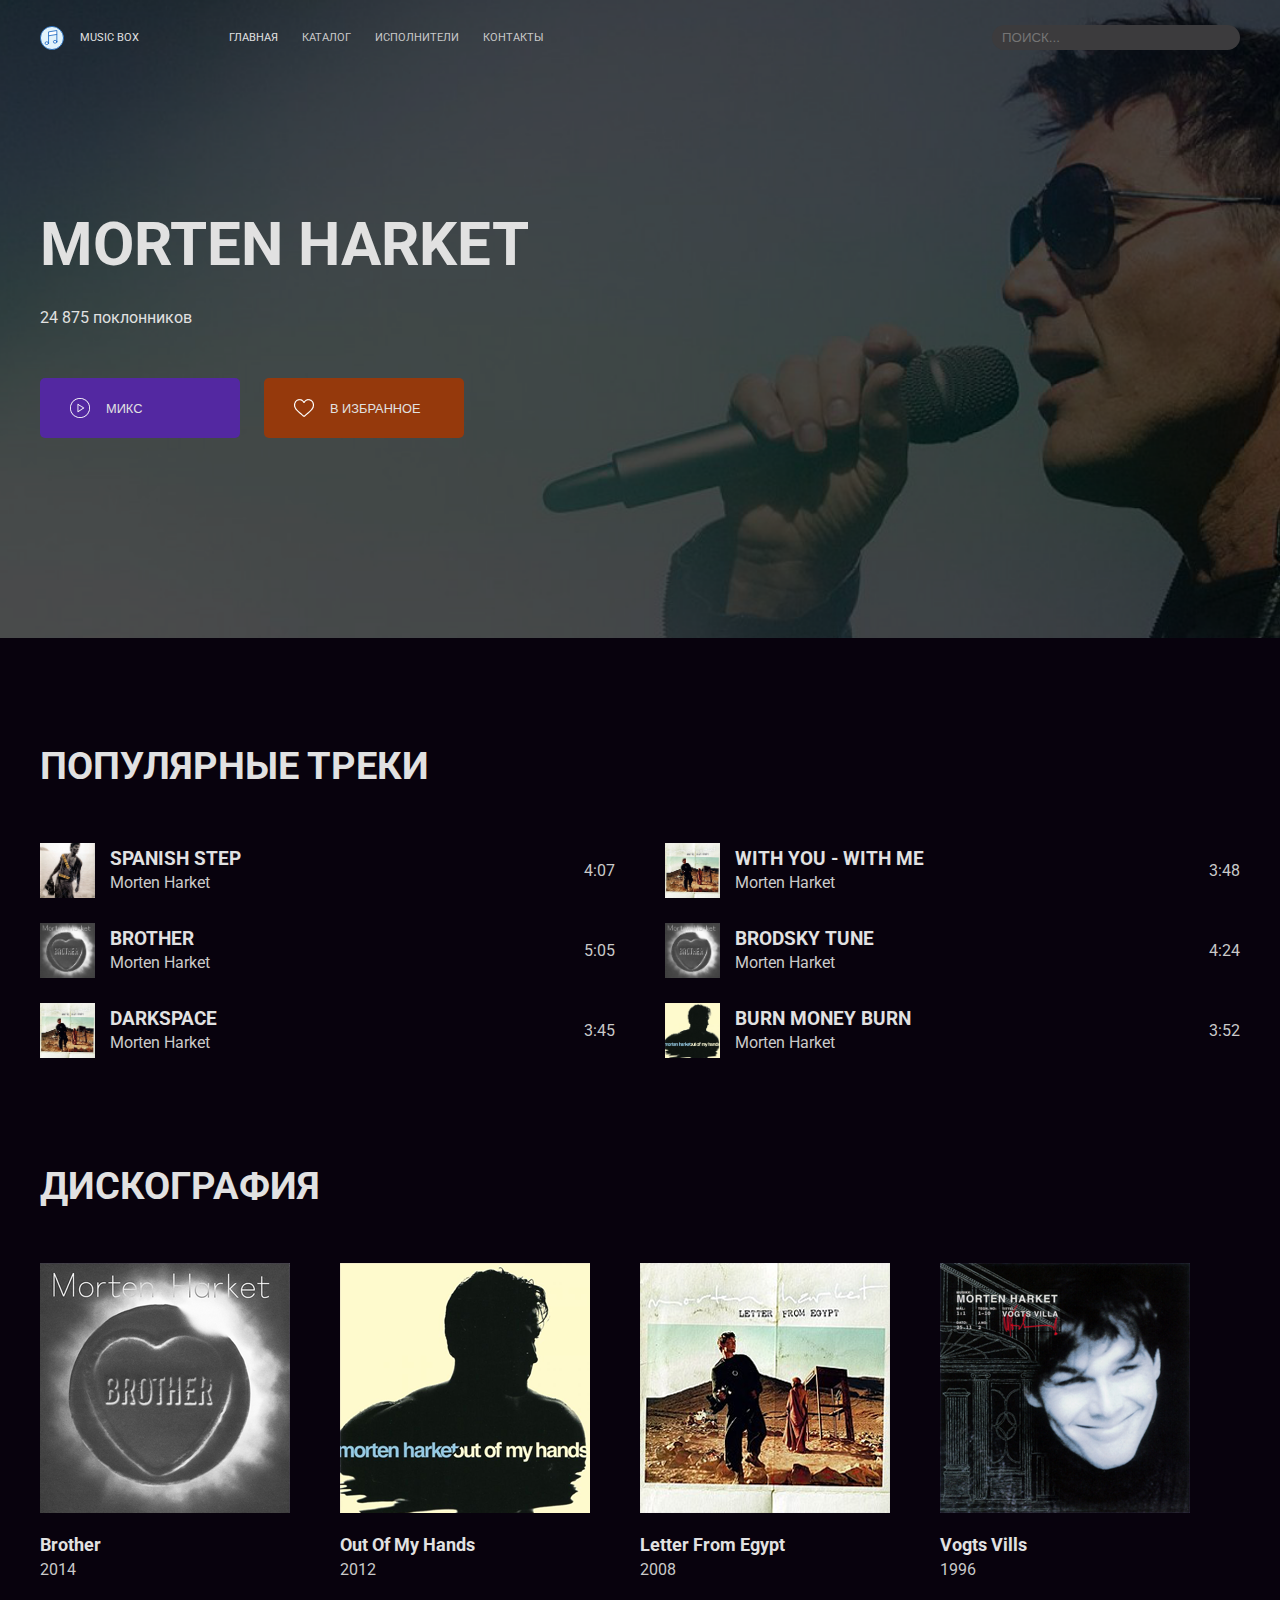
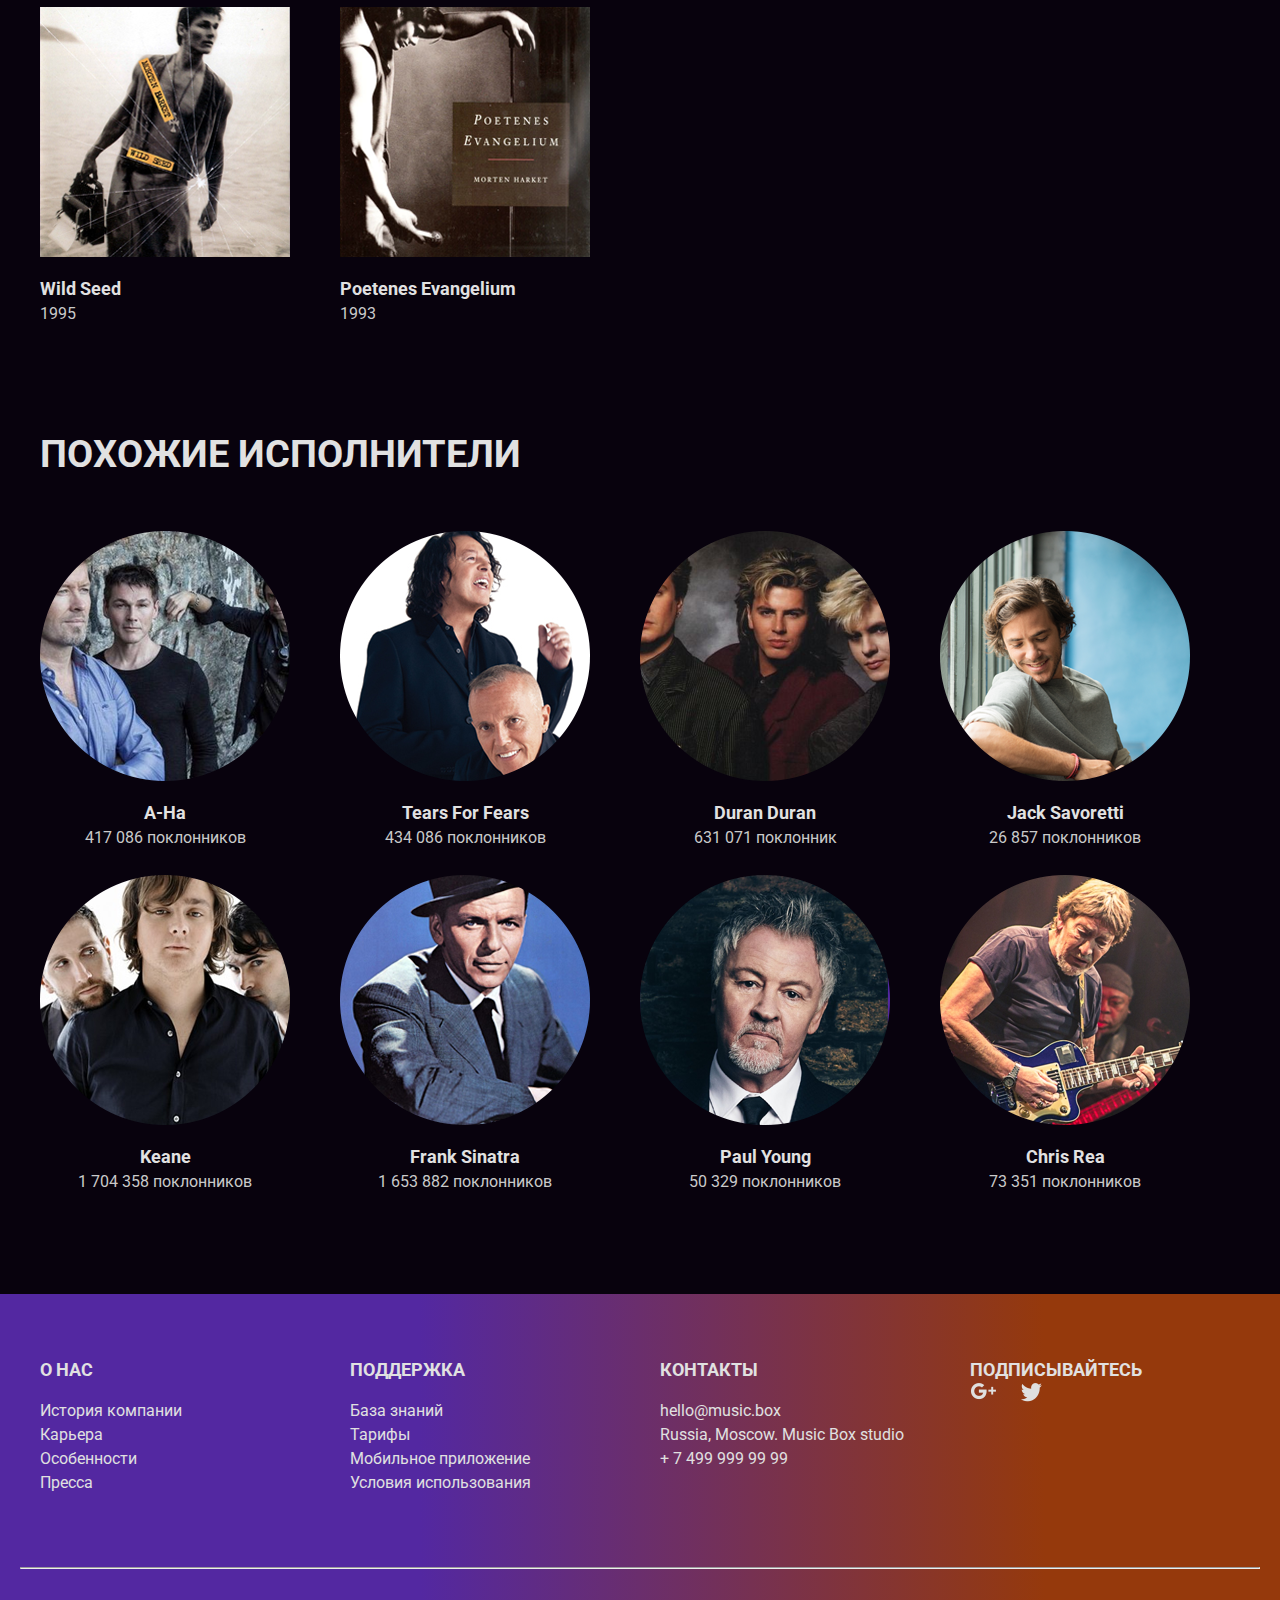
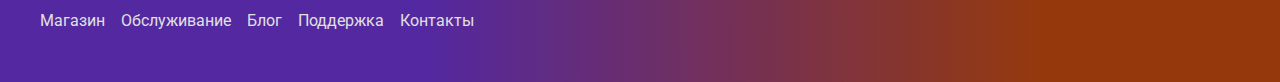
==== src/artist.html @ d592c5fc "refactor" ====
<!DOCTYPE html>
<html lang="en">
<head>
	<meta charset="UTF-8">
	<meta name="viewport" content="width=device-width, initial-scale=1.0">
	<title>Artist</title>
	<link rel="stylesheet" href="./css/style.css">
</head>
<body>
	<header class="container flex-row-to-column align-center justify-space-between">
		<nav class="flex-row-to-column align-center">
			<div class="logo flex-row mr-90 gap-16">
				<img src="./images/logo (1).svg" alt="logo" class="logo-img">
				<p class="uppercase text-white to-700">Music box</p>
			</div>
			<ul class="header-nav flex-row-to-column">
				<li class="header-nav-link mr-24"><a href="./index.html" class="text-decoration-none uppercase text-white to-700">Главная</a></li>
				<li class="header-nav-link mr-24"><a href="#" class="text-decoration-none uppercase to-700">Каталог</a></li>
				<li class="header-nav-link mr-24"><a href="./artist.html" class="text-decoration-none uppercase to-700">Исполнители</a></li>
				<li class="header-nav-link mr-24"><a href="#" class="text-decoration-none uppercase to-700">Контакты</a></li>
			</ul>
		</nav>
		<input type="text" class="header-nav-search bg-dark no-border" placeholder="поиск...">
	</header>
	<main class="hero">
		<section id="page-description" class="pt-200 pb-200">
			<div class="container">
				<h1 class="text-white uppercase mb-16">Morten Harket</h1>
				<p class="text-white mb-48">24 875 поклонников</p>
				<div class="hero-btn-block gap-24">
					<button class="btn btn-hero bg-purple flex-row align-center gap-16"><img src="./images/Group.png" alt="play"><span class="uppercase text-white ">МИКС</span></button>
					<button class="btn btn-hero bg-red flex-row align-center gap-16"><img src="./images/heart.png" alt="play"><span class="uppercase text-white ">В ИЗБРАННОЕ</span></button>
				</div>
			</div>
		</section>
		
	</main>
	<section id="page-popular-track" class="container pt-100">
		<div class="">
			<h2 class="text-white uppercase mb-48">Популярные треки</h2>
			<div class="flex-row wrap gap-25-50">
				<div class="popular-track flex-row align-center gap-15 ">
								<img src="./images/Wild-Seed.png" alt="wild seed" class="popular-track-cover">
								<div class="popular-track-info flex-row justify-space-between align-center">
									<div class="flex-column">
										<h3 class="popular-track-name text-white uppercase">Spanish Step</h3>
										<p class="popular-track-artist">Morten Harket</p>
									</div>
								<p class="popular-track-duration">4:07</p>
							</div>
				</div>

					<div class="popular-track flex-row align-center gap-15">
						<img src="./images/Letter-from-Egypt.png" alt="wild seed" class="popular-track-cover">
						<div class="popular-track-info flex-row justify-space-between  align-center">
							<div class="flex-column">
								<h3 class="popular-track-name text-white uppercase">With You - With Me</h3>
								<p class="popular-track-artist">Morten Harket</p>
							</div>
							<p class="popular-track-duration">3:48</p>
						</div>
					</div>
					<div class="popular-track flex-row align-center gap-15">
						<img src="./images/Brother.png" alt="wild seed" class="popular-track-cover">
						<div class="popular-track-info flex-row justify-space-between align-center">
							<div class="flex-column">
								<h3 class="popular-track-name text-white uppercase">Brother</h3>
								<p class="popular-track-artist">Morten Harket</p>
							</div>
						<p class="popular-track-duration">5:05</p>
					</div>
				</div>
				<div class="popular-track flex-row align-center gap-15">
					<img src="./images/Brother.png" alt="wild seed" class="popular-track-cover">
					<div class="popular-track-info flex-row justify-space-between align-center">
						<div class="flex-column">
							<h3 class="popular-track-name text-white uppercase">Brodsky Tune</h3>
							<p class="popular-track-artist">Morten Harket</p>
						</div>
						<p class="popular-track-duration">4:24</p>
				</div>
			</div>
			<div class="popular-track flex-row align-center gap-15">
				<img src="./images/Letter-from-Egypt.png" alt="wild seed" class="popular-track-cover">
				<div class="popular-track-info flex-row justify-space-between align-center">
					<div class="flex-column">
						<h3 class="popular-track-name text-white uppercase">Darkspace</h3>
						<p class="popular-track-artist">Morten Harket</p>
					</div>
					<p class="popular-track-duration">3:45</p>
			</div>
		</div>
		<div class="popular-track flex-row align-center gap-15">
			<img src="./images/Out-of-My-Hands.png" alt="wild seed" class="popular-track-cover">
			<div class="popular-track-info flex-row justify-space-between align-center">
				<div class="flex-column">
					<h3 class="popular-track-name text-white uppercase">Burn Money Burn</h3>
					<p class="popular-track-artist">Morten Harket</p>
				</div>
				<p class="popular-track-duration">3:52</p>
		</div>
	</div>
		</div>
		</div>
	</section>
	<section id="page-discography" class="container pt-100">
		<div class="">
			<h2 class="text-white uppercase mb-48">Дискография</h2>
			<div class="flex-row wrap gap-25-50">
				<div class="discography-item flex-column gap-18">
					<img src="./images/Brother.png" alt="brother" class="discography-cover">
					<div class="discography-info">
						<h3 class="text-white">Brother</h3>
						<p>2014</p>
					</div>
				</div>
				<div class="discography-item flex-column gap-18">
					<img src="./images/Out-of-My-Hands.png" alt="brother" class="discography-cover">
					<div class="discography-info">
						<h3 class="text-white">Out Of My Hands</h3>
						<p>2012</p>
					</div>
				</div>
				<div class="discography-item flex-column gap-18">
					<img src="./images/Letter-from-Egypt.png" alt="brother" class="discography-cover">
					<div class="discography-info">
						<h3 class="text-white">Letter From Egypt</h3>
						<p>2008</p>
					</div>
				</div>
				<div class="discography-item flex-column gap-18">
					<img src="./images/Vogts-Villa.png" alt="brother" class="discography-cover">
					<div class="discography-info">
						<h3 class="text-white">Vogts Vills</h3>
						<p>1996</p>
					</div>
				</div>
				<div class="discography-item flex-column gap-18">
					<img src="./images/Wild-Seed.png" alt="brother" class="discography-cover">
					<div class="discography-info">
						<h3 class="text-white">Wild Seed</h3>
						<p>1995</p>
					</div>
				</div>
				<div class="discography-item flex-column gap-18">
					<img src="./images/Poetenes-Evangelium.png" alt="brother" class="discography-cover">
					<div class="discography-info">
						<h3 class="text-white">Poetenes Evangelium</h3>
						<p>1993</p>
					</div>
				</div>
			</div>
		</div>
	</section>
	<section id="page-similar" class="container pt-100 mb-100">
		<div class="">
			<h2 class="text-white uppercase mb-48">Похожие исполнители</h2>
			<div class="flex-row wrap gap-25-50">
				<div class="similar-item flex-column gap-18">
					<img src="./images/A-ha.png" alt="A-ha" class="similar-image">
					<div class="similar-info">
						<h3 class="text-center text-white">A-Ha</h3>
						<p class="text-center">417 086 поклонников</p>
					</div>
				</div>
				<div class="similar-item flex-column gap-18">
					<img src="./images/Tears-for-Fears.png" alt="Tears For Fears" class="similar-image mb-18">
					<div class="similar-info">
						<h3 class="text-center text-white">Tears For Fears</h3>
						<p class="text-center">434 086 поклонников</p>
					</div>
				</div>
				<div class="similar-item flex-column gap-18">
					<img src="./images/Duran-Duran.png" alt="Duran Duran" class="similar-image mb-18">
					<div class="similar-info">
						<h3 class="text-center text-white">Duran Duran</h3>
						<p class="text-center">631 071 поклонник</p>
					</div>
				</div>
				<div class="similar-item flex-column gap-18">
					<img src="./images/Jack-Savoretti.png" alt="Jack Savoretti" class="similar-image mb-18">
					<div class="similar-info">
						<h3 class="text-center text-white">Jack Savoretti</h3>
						<p class="text-center">26 857 поклонников</p>
					</div>
				</div>
				<div class="similar-item flex-column gap-18">
					<img src="./images/Keane.png" alt="Keane" class="similar-image mb-18">
					<div class="similar-info">
						<h3 class="text-center text-white">Keane</h3>
						<p class="text-center">1 704 358 поклонников</p>
					</div>
				</div>
				<div class="similar-item flex-column gap-18">
					<img src="./images/Frank-Sinatra.png" alt="Frank Sinatra" class="similar-image mb-18">
					<div class="similar-info">
						<h3 class="text-center text-white">Frank Sinatra</h3>
						<p class="text-center">1 653 882 поклонников</p>
					</div>
				</div>
				<div class="similar-item flex-column gap-18">
					<img src="./images/Paul-Young.png" alt="Paul Young" class="similar-image mb-18">
					<div class="similar-info">
						<h3 class="text-center text-white">Paul Young</h3>
						<p class="text-center">50 329 поклонников</p>
					</div>
				</div>
				<div class="similar-item flex-column gap-18">
					<img src="./images/Chris-Rea.png" alt="Chris Rea" class="similar-image mb-18">
					<div class="similar-info">
						<h3 class="text-center text-white">Chris Rea</h3>
						<p class="text-center">73 351 поклонников</p>
					</div>
				</div>
			</div>
		</div>
	</section>
	<footer class="bg-gradient">
		<div class="container">
			<ul class="footer-nav list-style-none">
				<li class="footer-nav-item">
					<ul class="footer-nav-item-list list-style-none">
						<h2 class="footer-nav-item-list-header uppercase mb-16 text-white">О нас</h2>
						<li><a href="" class="footer-nav-link text-decoration-none">История компании</a></li>
						<li><a href="" class="footer-nav-link text-decoration-none">Карьера</a></li>
						<li><a href="" class="footer-nav-link text-decoration-none">Особенности</a></li>
						<li><a href="" class="footer-nav-link text-decoration-none">Пресса</a></li>
					</ul>
				</li>
				<li class="footer-nav-item">
					<ul class="footer-nav-item-list list-style-none flex-column">
						<h2 class="footer-nav-item-list-header uppercase mb-16 text-white">Поддержка</h2>
						<li><a href="" class="footer-nav-link text-decoration-none">База знаний</a></li>
						<li><a href="" class="footer-nav-link text-decoration-none">Тарифы</a></li>
						<li><a href="" class="footer-nav-link text-decoration-none">Мобильное приложение</a></li>
						<li><a href="" class="footer-nav-link text-decoration-none">Условия использования</a></li>
					</ul>
				</li>
				<li class="footer-nav-item">
					<ul class="footer-nav-item-list list-style-none flex-column">
						<h2 class="footer-nav-item-list-header uppercase mb-16 text-white">Контакты</h2>
						<li><a href="mailto:hello@music.box" class="footer-nav-link text-decoration-none" >hello@music.box</a></li>
						<li><a href="#" class="footer-nav-link text-decoration-none">Russia, Moscow. Music Box studio</a></li>
						<li><a href="tel:+ 7 499 999 99 99" class="footer-nav-link text-decoration-none">+ 7 499 999 99 99</a></li>
					</ul>
				</li>
				<li class="footer-nav-item">
					<ul class="footer-nav-item-list list-style-none flex-column">
						<h2 class="footer-nav-item-list-header uppercase mb-20 text-white">Подписывайтесь</h2>
						<li class="flex-row gap-24">
							<a href="#" class="footer-nav-link"><img src="./images/Google+.png" alt="google+"></a>
							<a href="#" class="footer-nav-link"><img src="./images/Twitter.png" alt="twitter"></a>
						</li>
					</ul>
				</li>
			</ul>
			<hr>
			<ul class="footer-menu list-style-none">
				<li><a href="#" class="footer-menu-link text-decoration-none">Магазин</a></li>
				<li><a href="#" class="footer-menu-link text-decoration-none">Обслуживание</a></li>
				<li><a href="#" class="footer-menu-link text-decoration-none">Блог</a></li>
				<li><a href="#" class="footer-menu-link text-decoration-none">Поддержка</a></li>
				<li><a href="#" class="footer-menu-link text-decoration-none">Контакты</a></li>
			</ul>
		</div>
	</footer>
</body>
</html>
---- src/css/style.css ----
@import url(../scss/app.css);
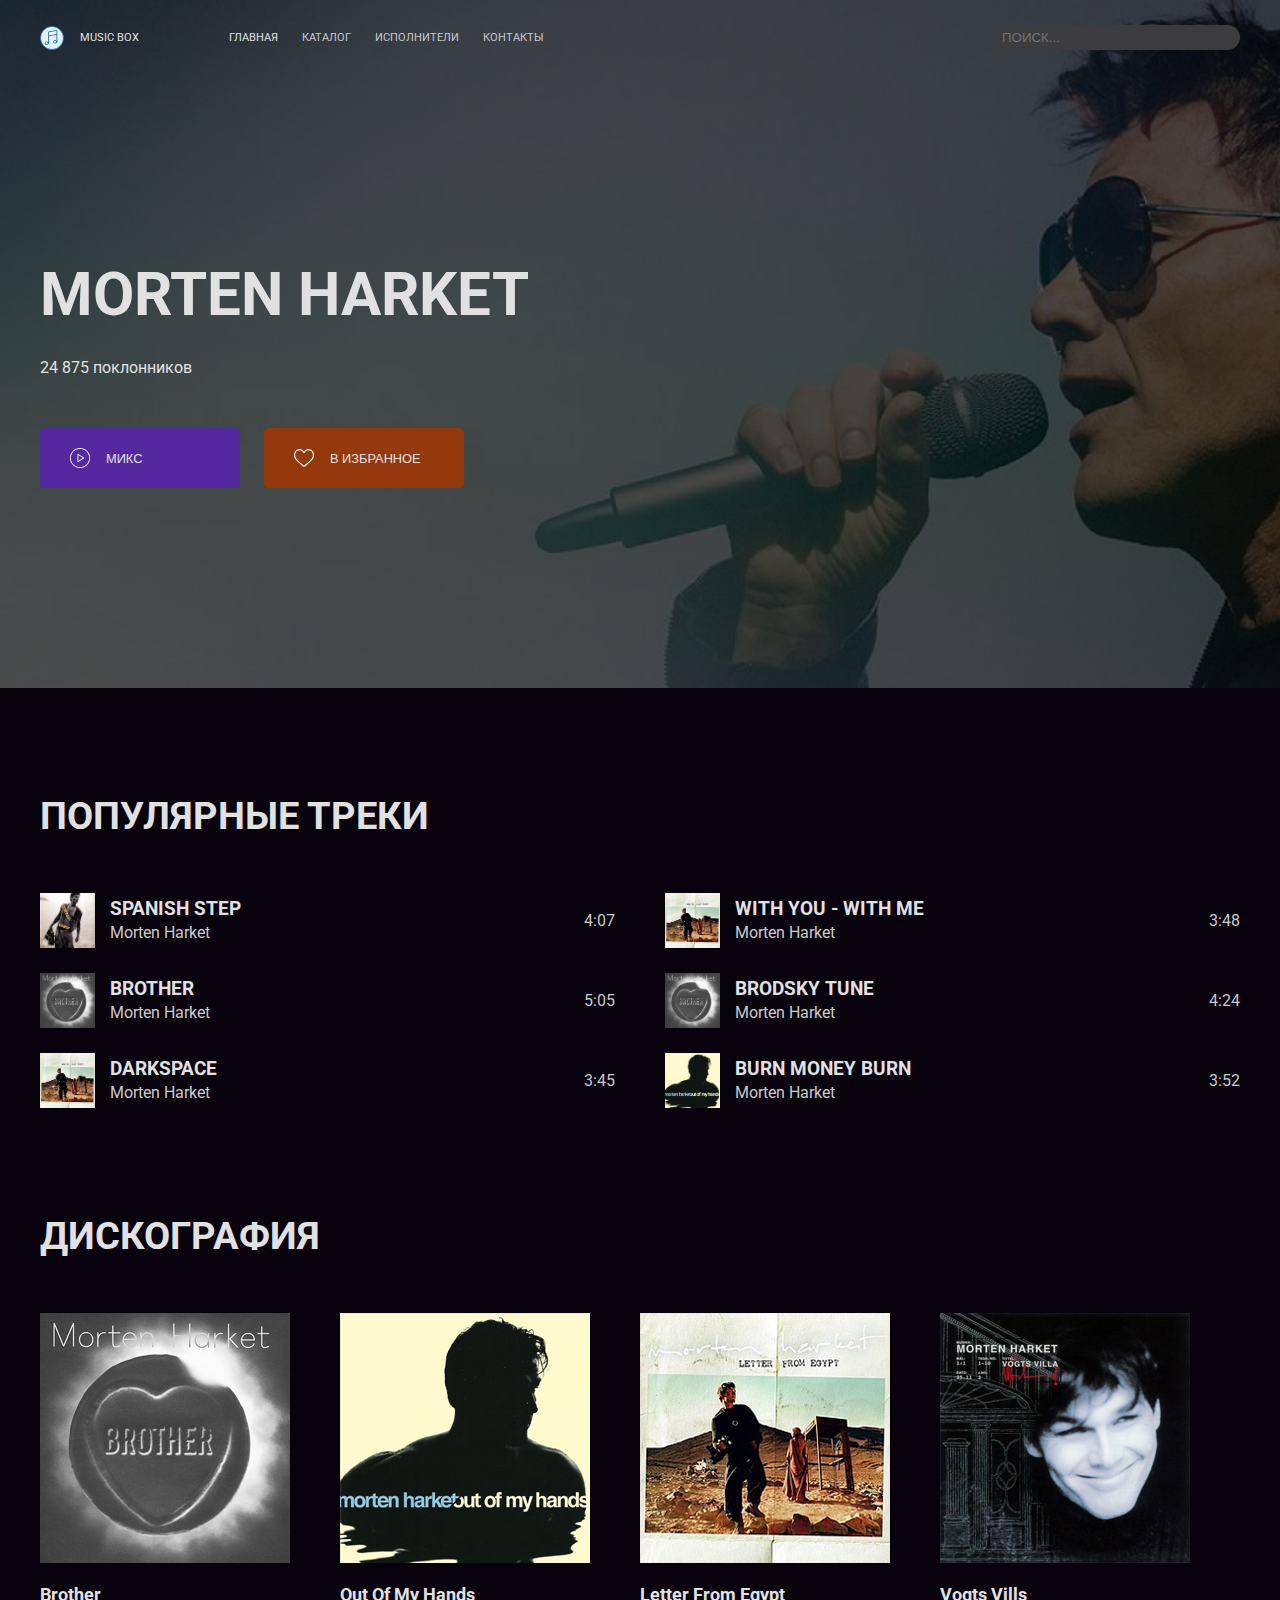
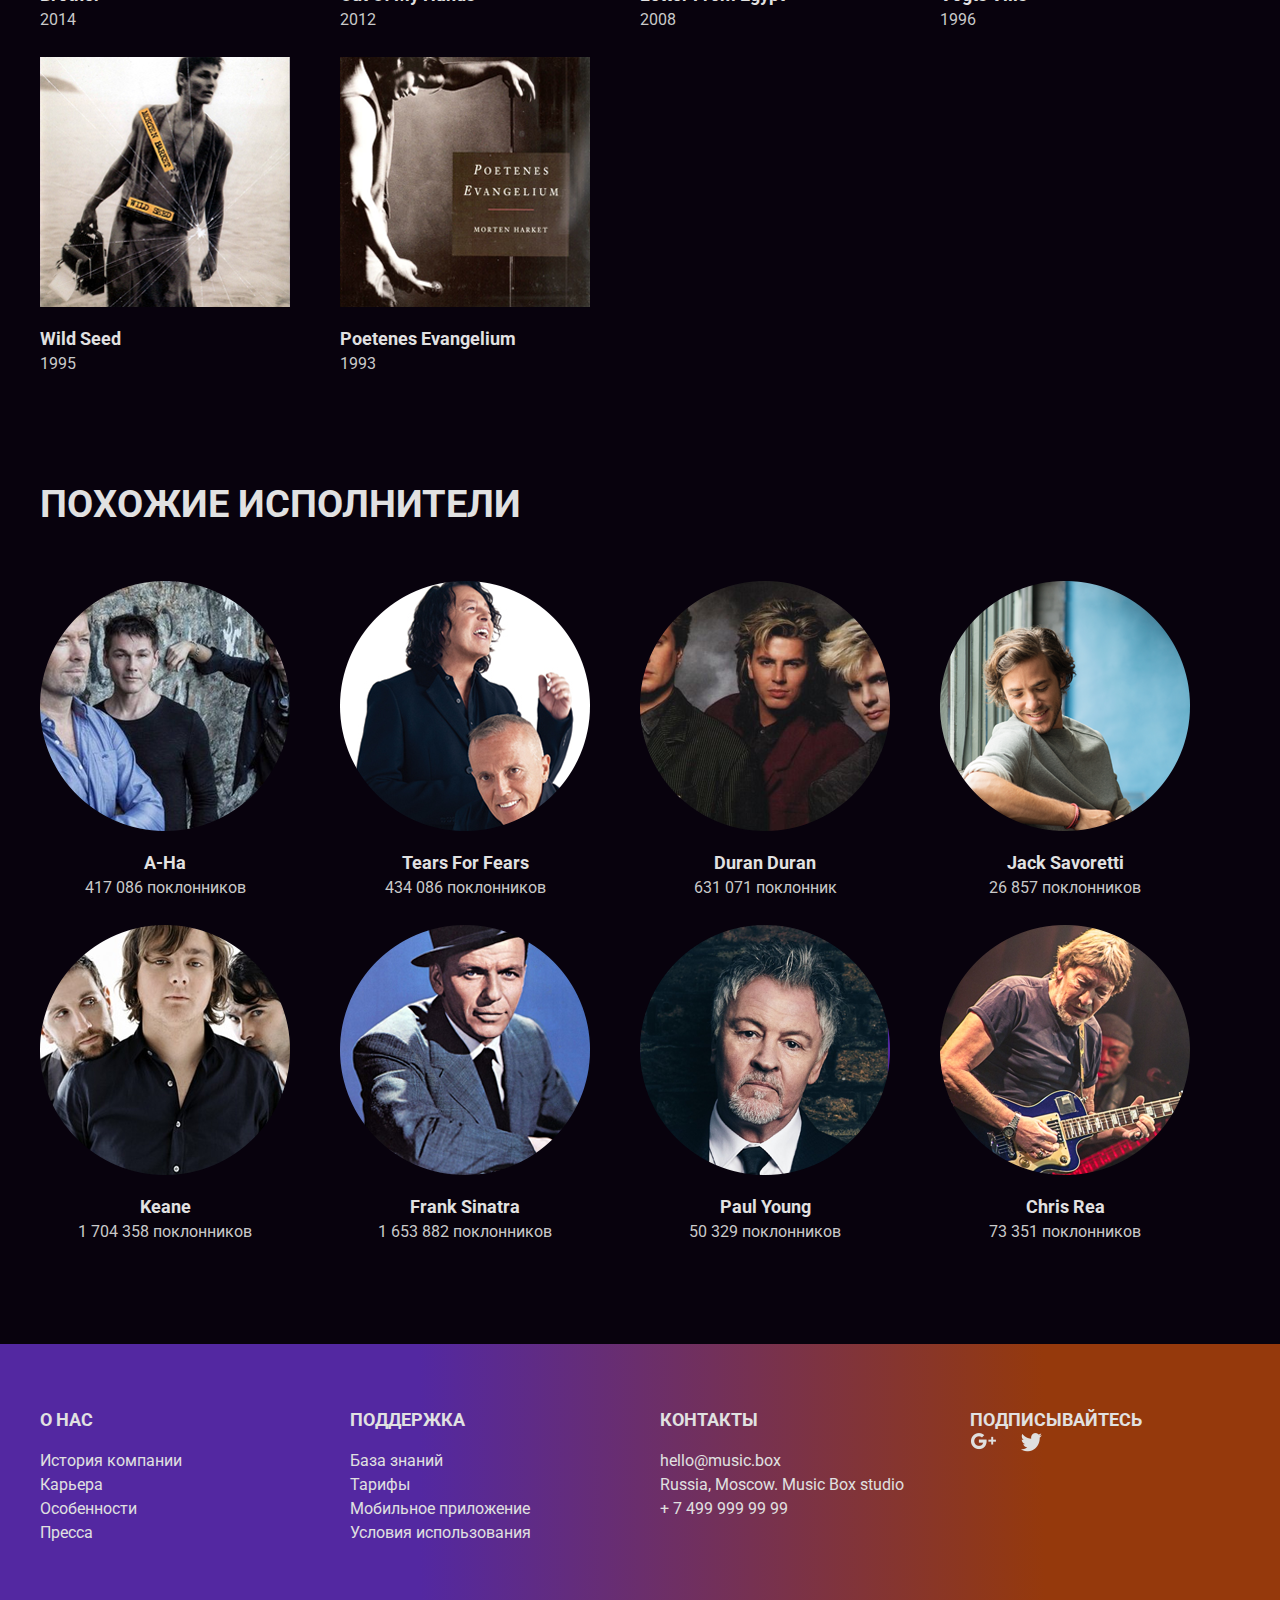
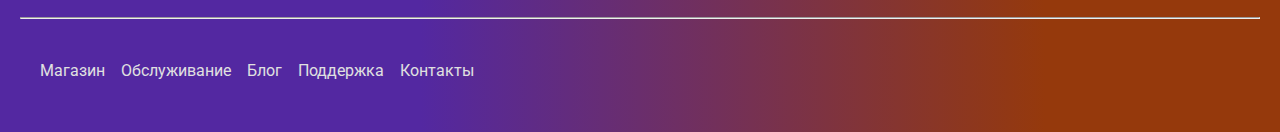
==== commit 68f82cc9: "refactor" ====
--- a/src/artist.html
+++ b/src/artist.html
@@ -22,8 +22,7 @@
 		</nav>
 		<input type="text" class="header-nav-search bg-dark no-border" placeholder="поиск...">
 	</header>
-	<main class="hero">
-		<section id="page-description" class="pt-200 pb-200">
+	<main class="bg-banner hero pt-250 pb-200" id="page-description">
 			<div class="container">
 				<h1 class="text-white uppercase mb-16">Morten Harket</h1>
 				<p class="text-white mb-48">24 875 поклонников</p>
@@ -32,7 +31,6 @@
 					<button class="btn btn-hero bg-red flex-row align-center gap-16"><img src="./images/heart.png" alt="play"><span class="uppercase text-white ">В ИЗБРАННОЕ</span></button>
 				</div>
 			</div>
-		</section>
 		
 	</main>
 	<section id="page-popular-track" class="container pt-100">
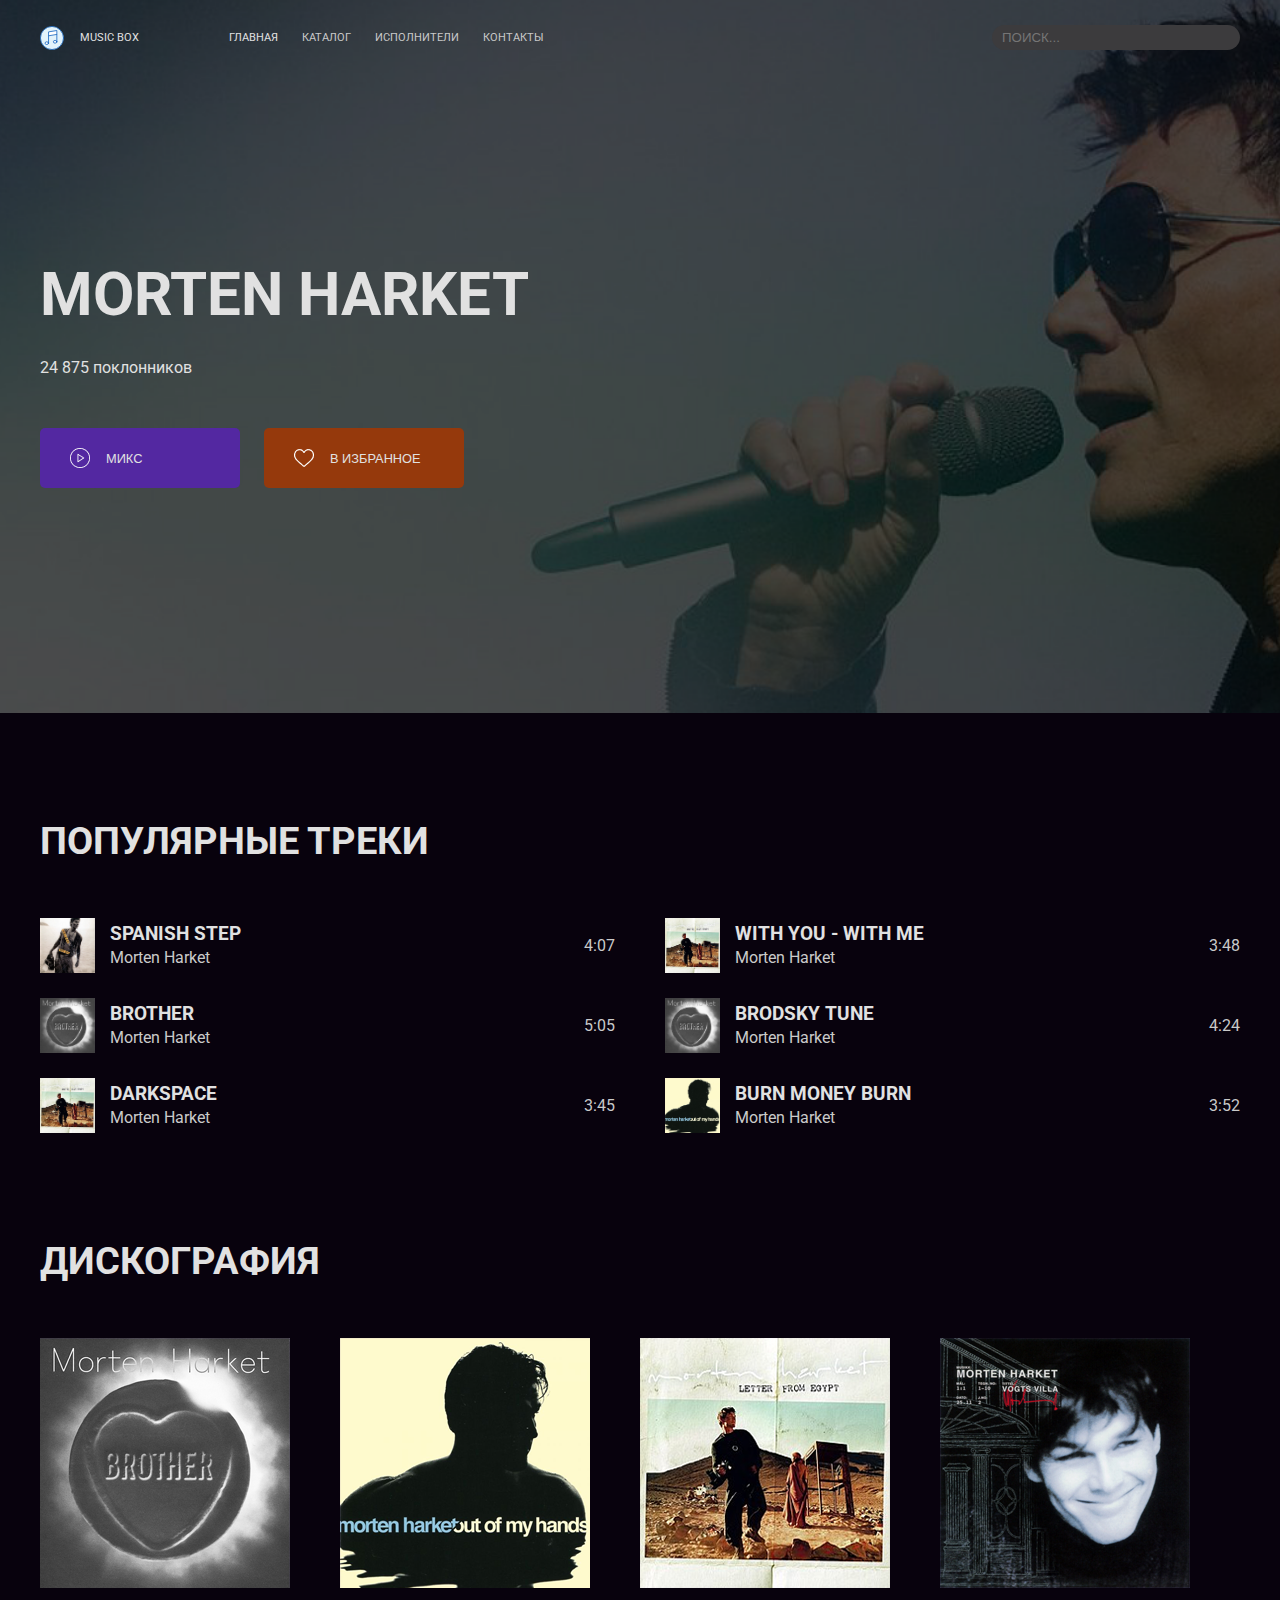
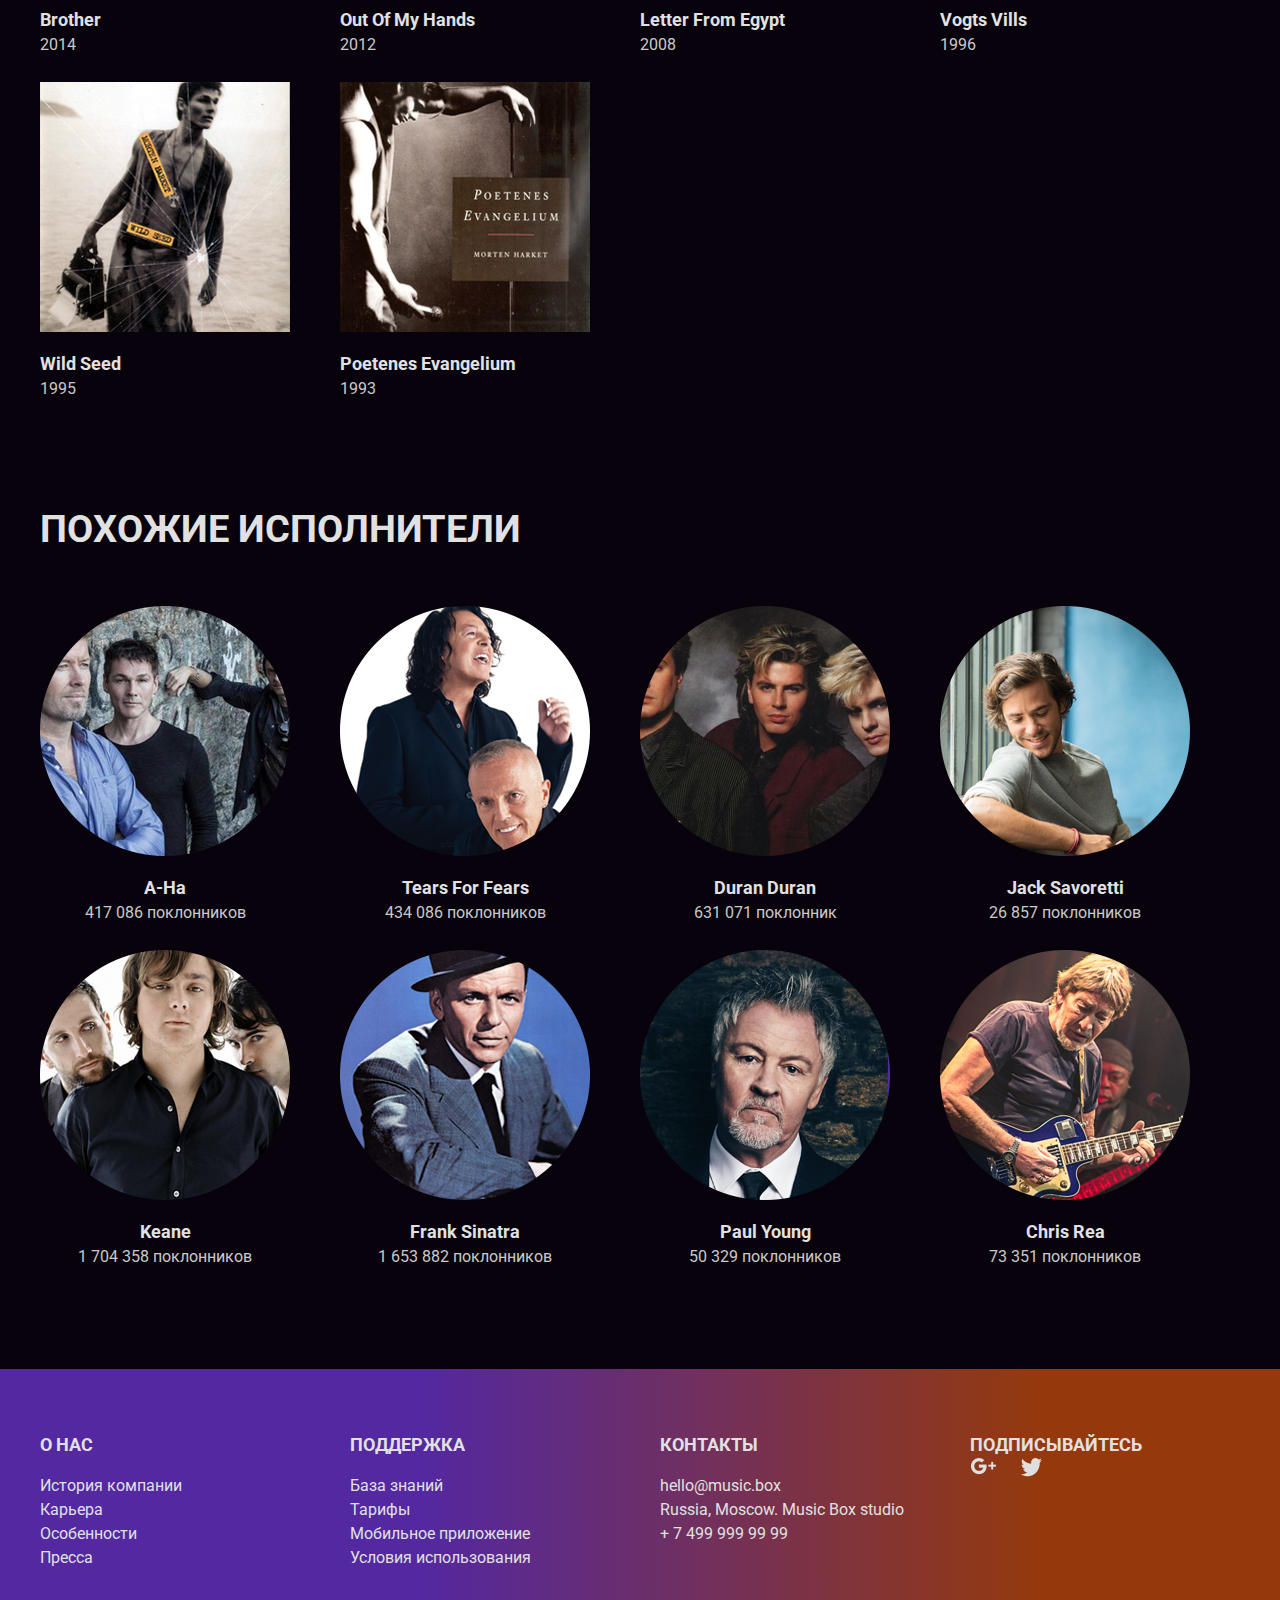
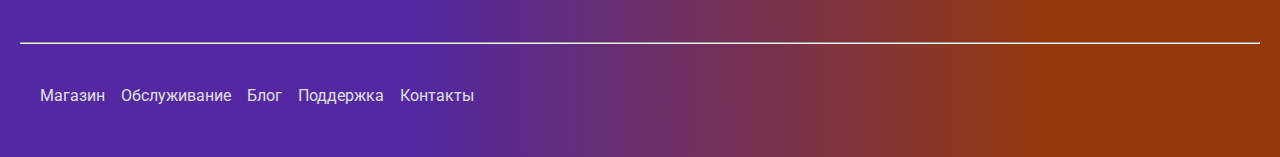
==== commit 4fe84a2f: "refactor" ====
--- a/src/artist.html
+++ b/src/artist.html
@@ -22,7 +22,7 @@
 		</nav>
 		<input type="text" class="header-nav-search bg-dark no-border" placeholder="поиск...">
 	</header>
-	<main class="bg-banner hero pt-250 pb-200" id="page-description">
+	<main class="bg-banner pt-250 pb-200 hero" id="page-description">
 			<div class="container">
 				<h1 class="text-white uppercase mb-16">Morten Harket</h1>
 				<p class="text-white mb-48">24 875 поклонников</p>
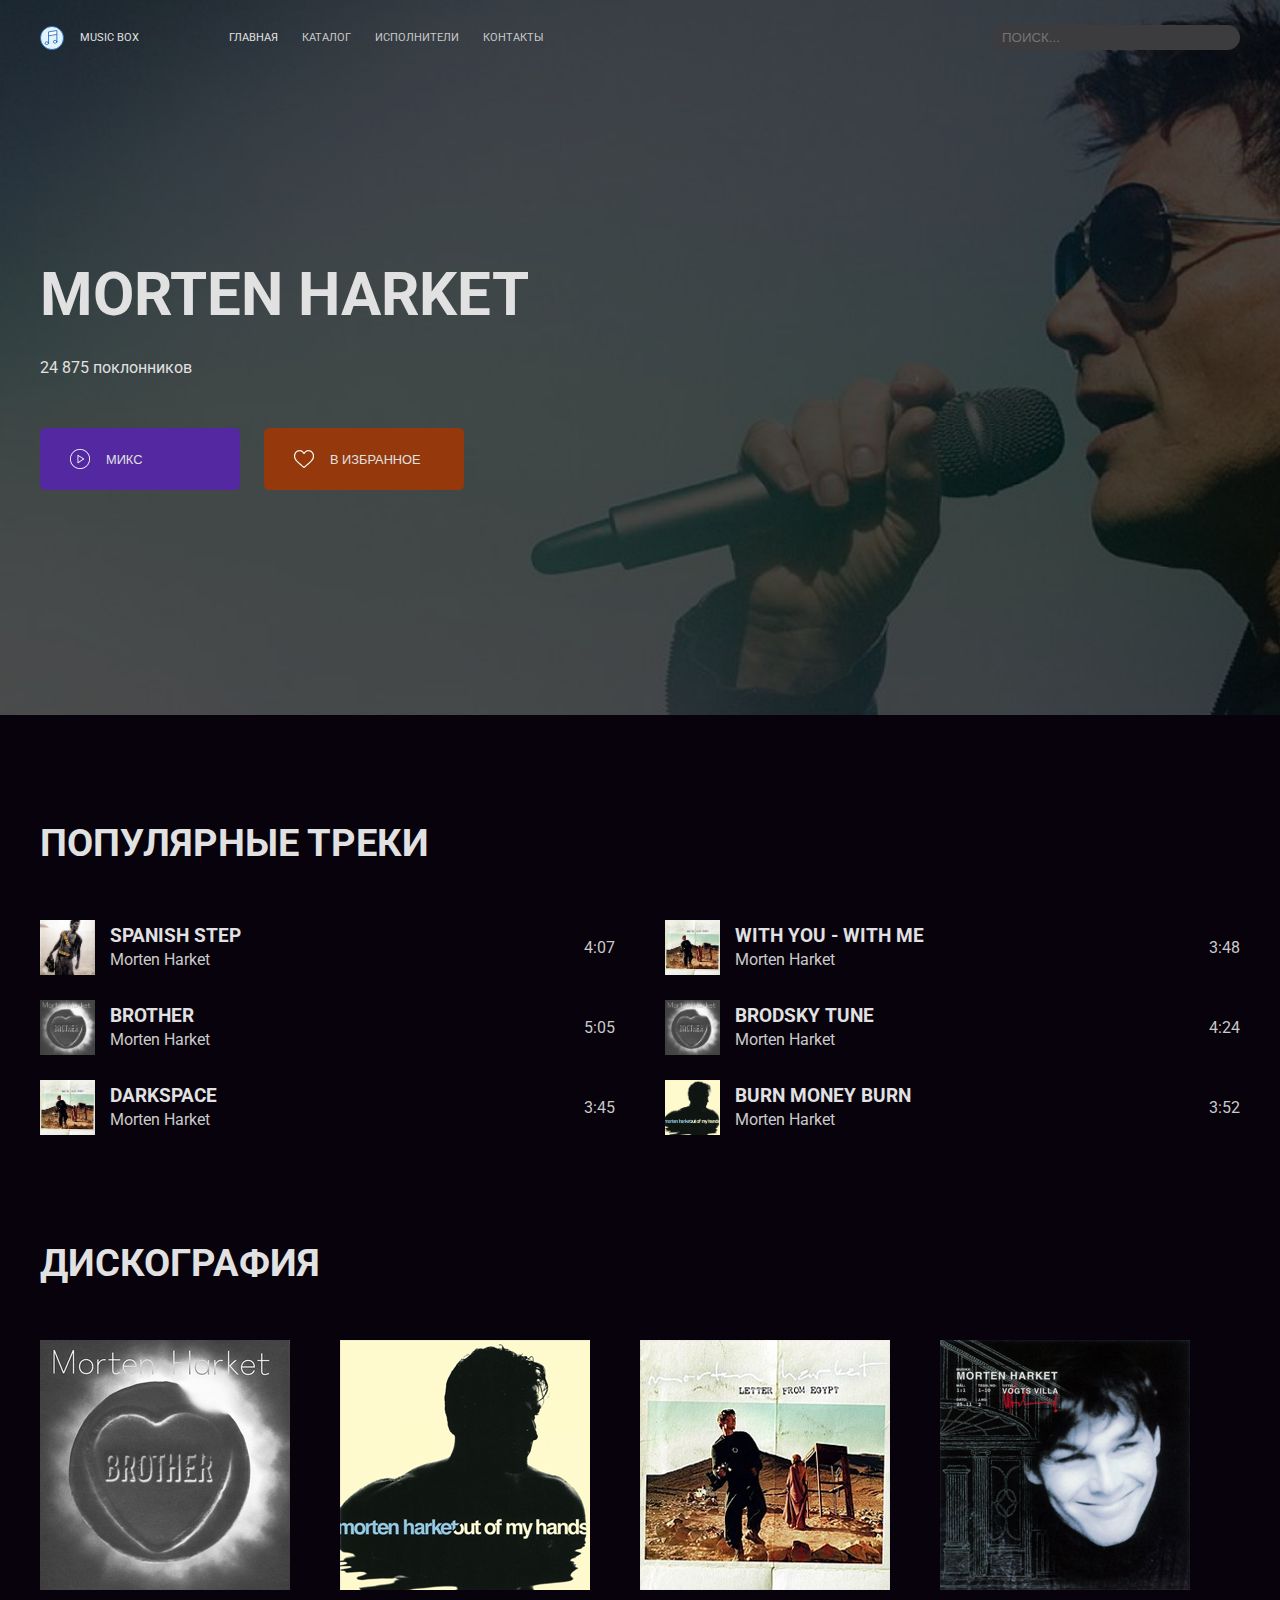
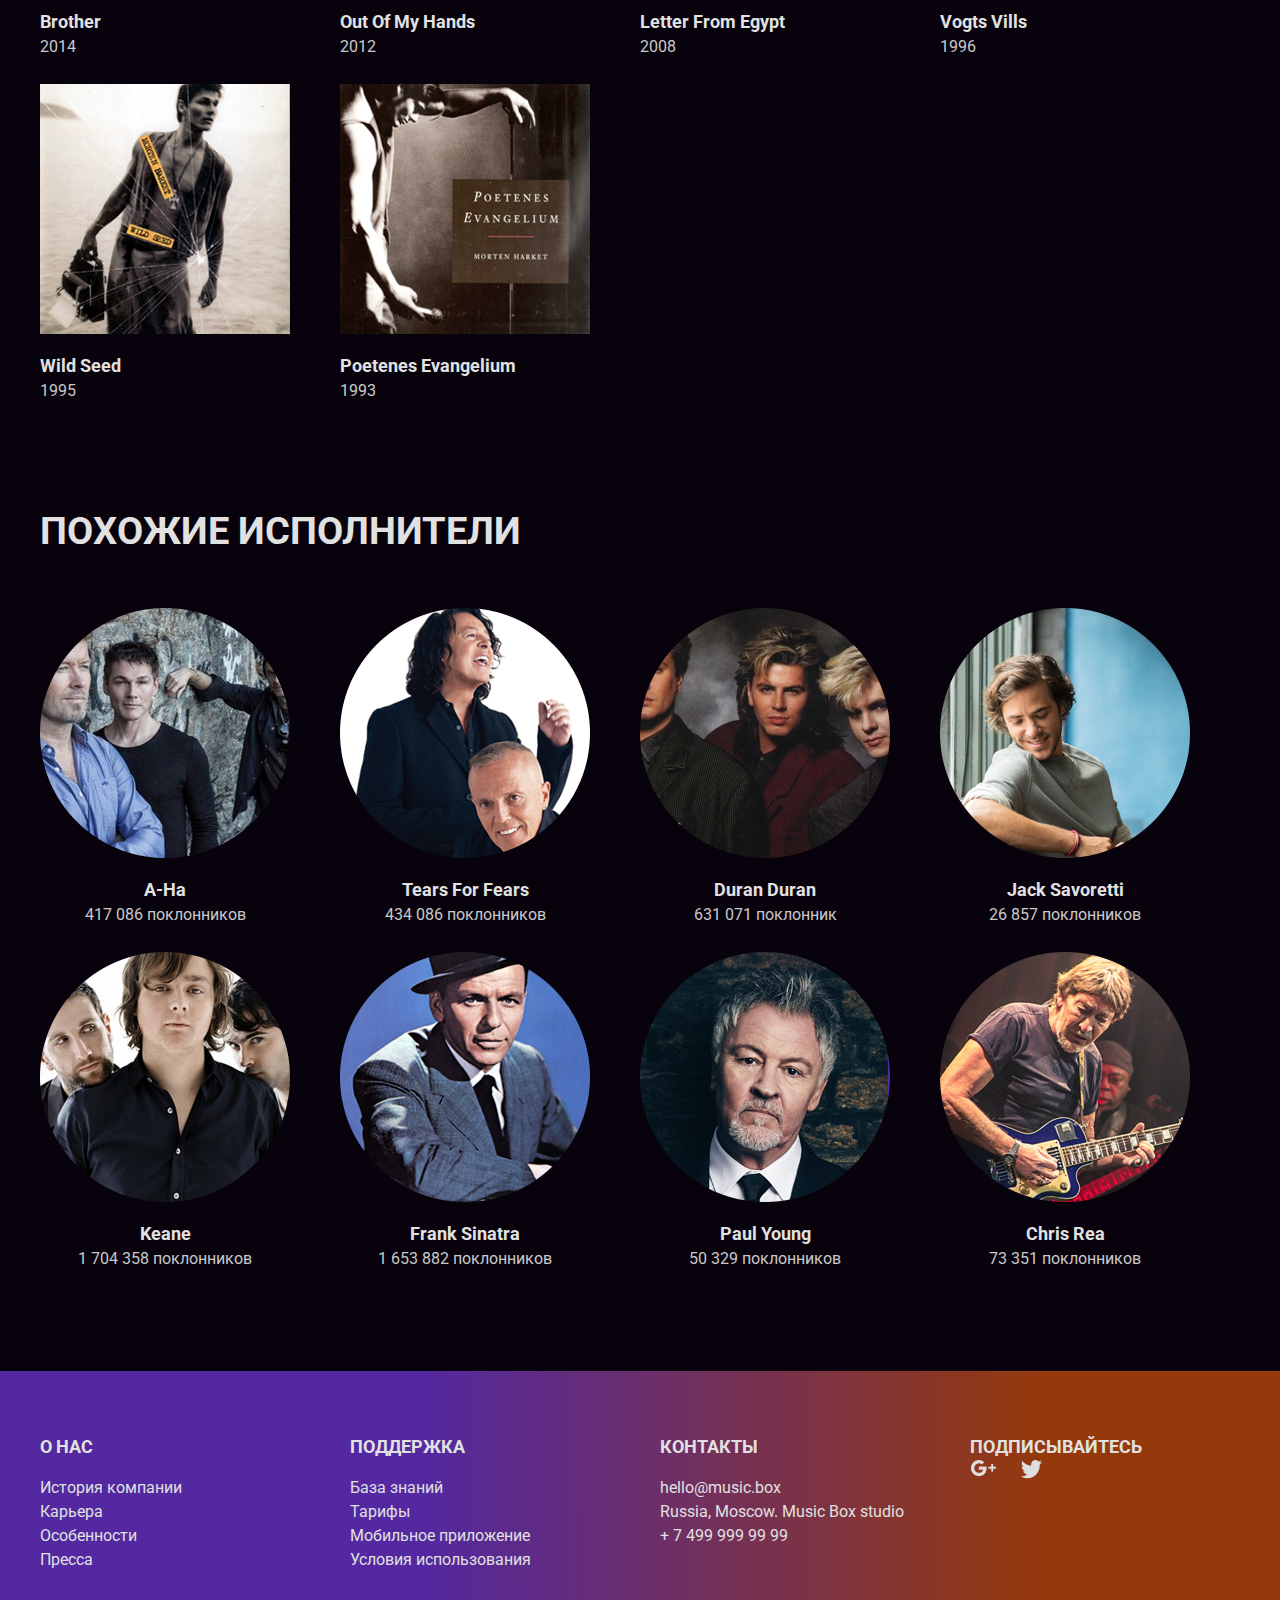
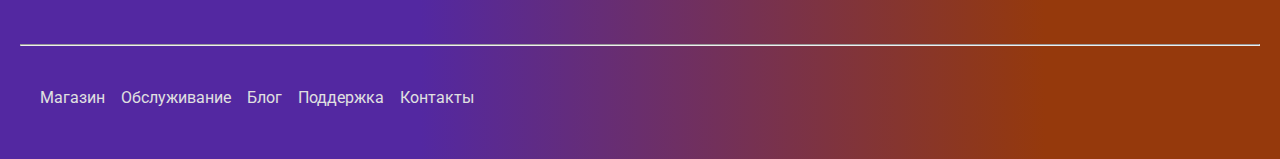
==== commit 263c200a: "refactor" ====
--- a/src/artist.html
+++ b/src/artist.html
@@ -13,7 +13,7 @@
 				<img src="./images/logo (1).svg" alt="logo" class="logo-img">
 				<p class="uppercase text-white to-700">Music box</p>
 			</div>
-			<ul class="header-nav flex-row-to-column">
+			<ul class="header-nav flex-row-to-column gap-3">
 				<li class="header-nav-link mr-24"><a href="./index.html" class="text-decoration-none uppercase text-white to-700">Главная</a></li>
 				<li class="header-nav-link mr-24"><a href="#" class="text-decoration-none uppercase to-700">Каталог</a></li>
 				<li class="header-nav-link mr-24"><a href="./artist.html" class="text-decoration-none uppercase to-700">Исполнители</a></li>
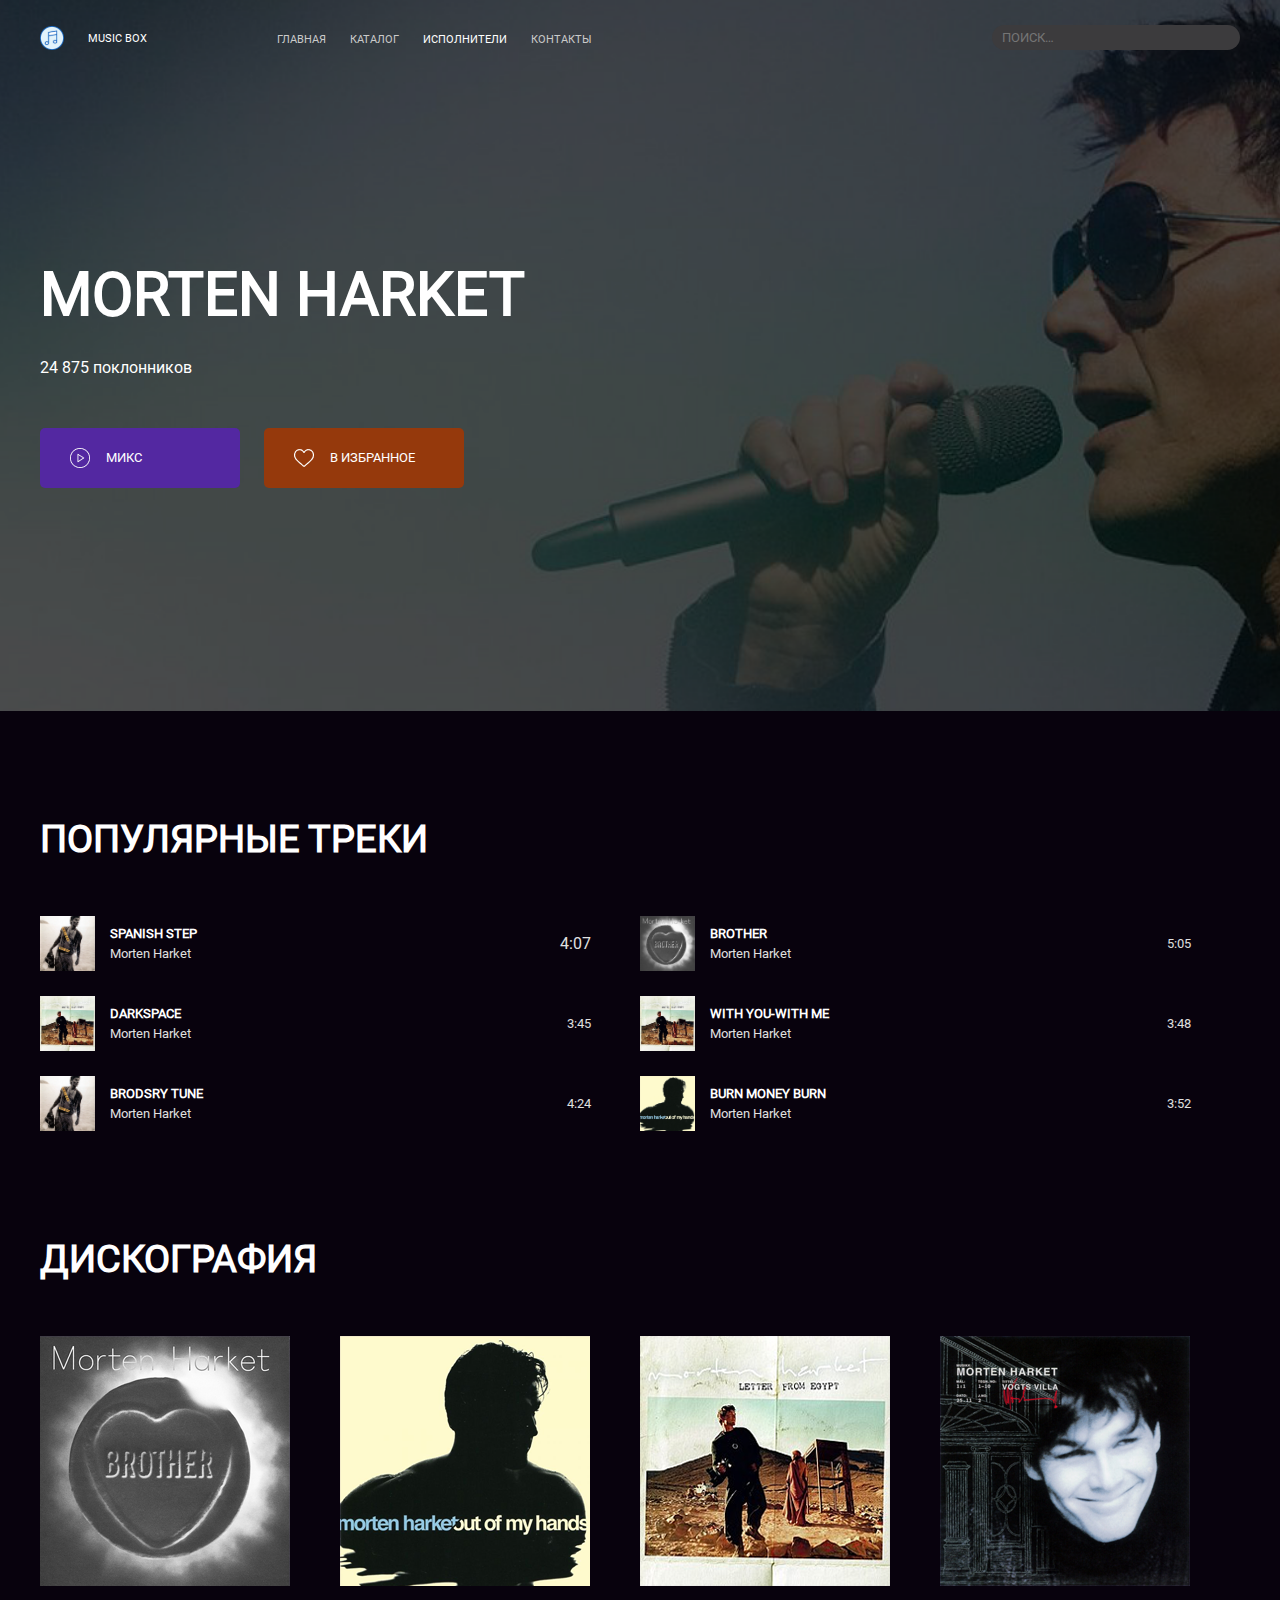
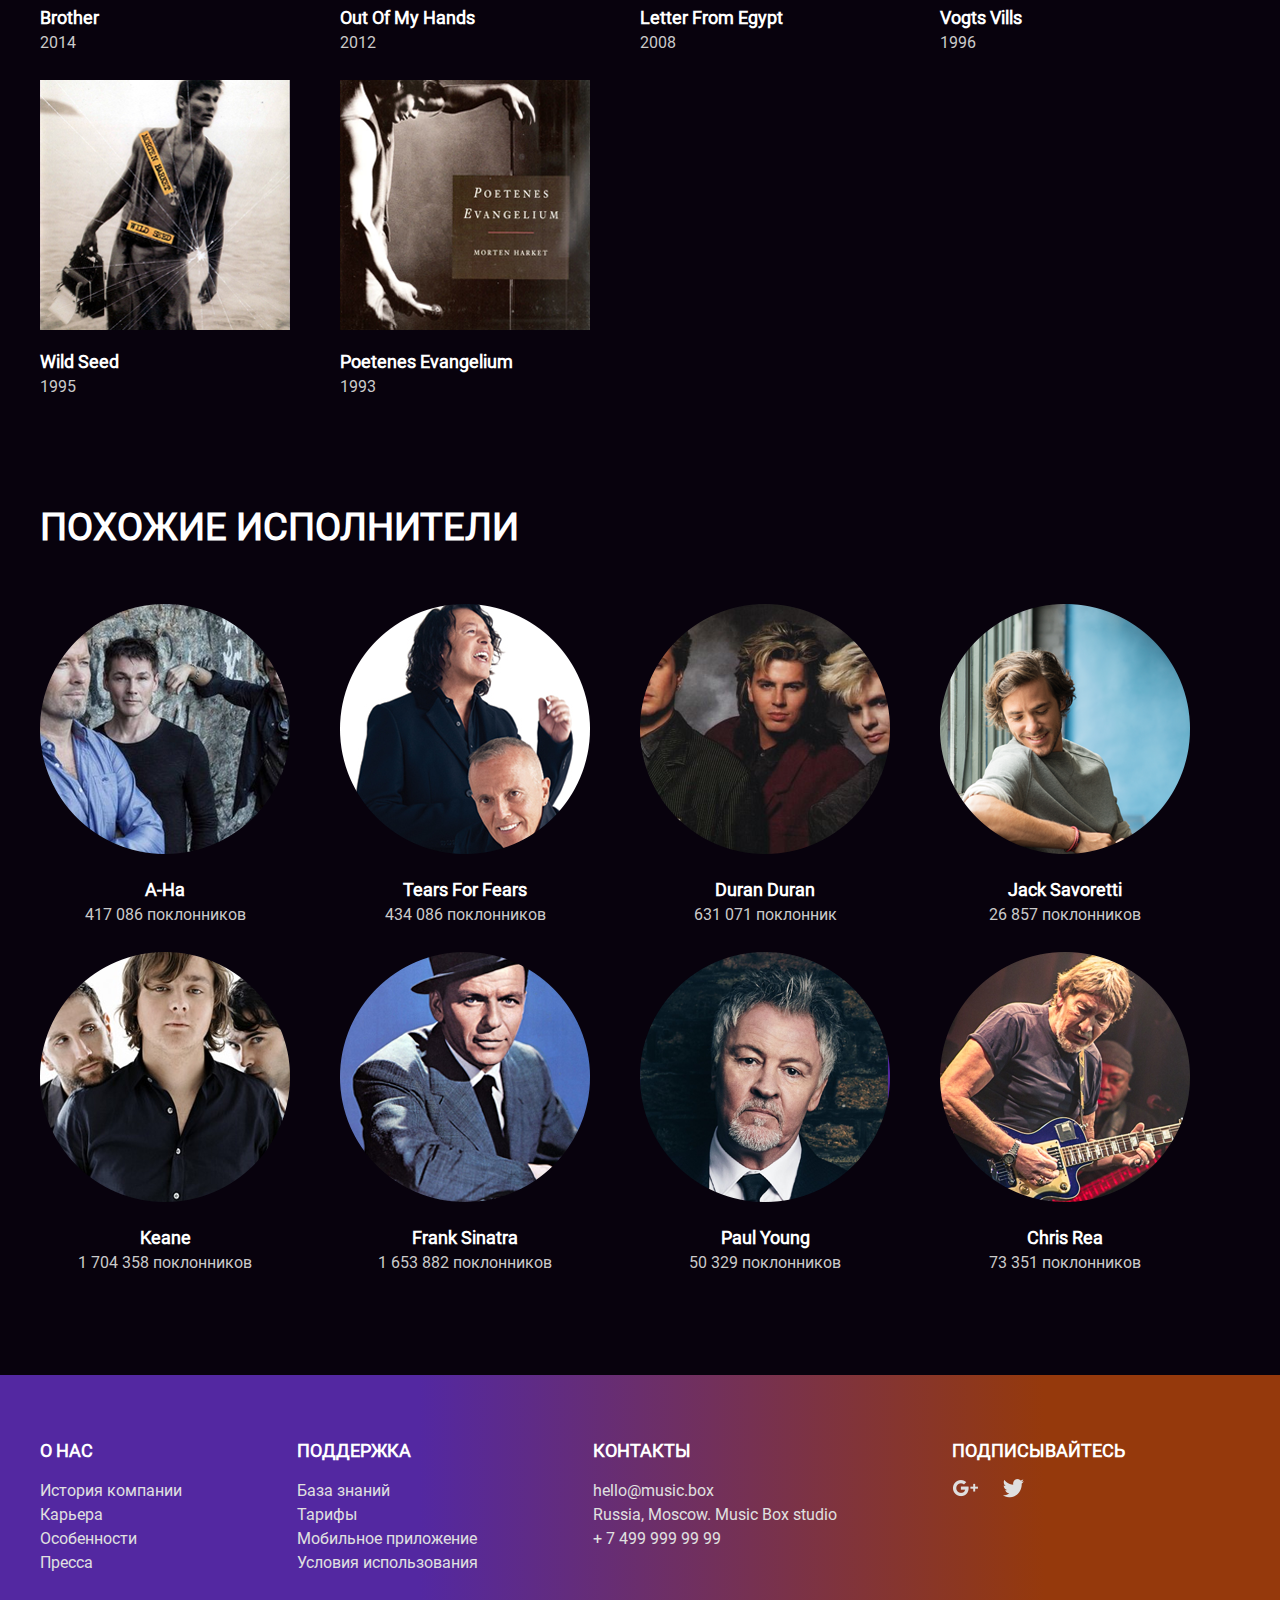
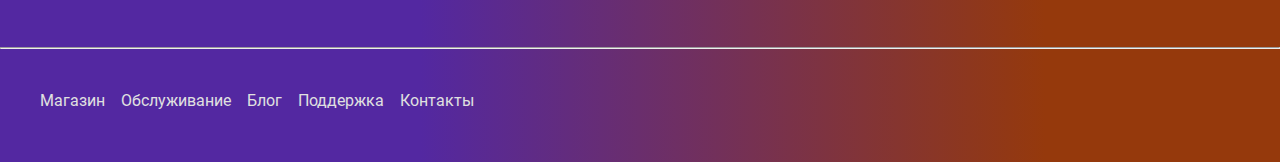
==== commit 44f651b9: "refactor" ====
--- a/src/artist.html
+++ b/src/artist.html
@@ -1,268 +1,237 @@
 <!DOCTYPE html>
-<html lang="en">
-<head>
-	<meta charset="UTF-8">
-	<meta name="viewport" content="width=device-width, initial-scale=1.0">
-	<title>Artist</title>
-	<link rel="stylesheet" href="./css/style.css">
-</head>
-<body>
-	<header class="container flex-row-to-column align-center justify-space-between">
-		<nav class="flex-row-to-column align-center">
-			<div class="logo flex-row mr-90 gap-16">
-				<img src="./images/logo (1).svg" alt="logo" class="logo-img">
-				<p class="uppercase text-white to-700">Music box</p>
-			</div>
-			<ul class="header-nav flex-row-to-column gap-3">
-				<li class="header-nav-link mr-24"><a href="./index.html" class="text-decoration-none uppercase text-white to-700">Главная</a></li>
-				<li class="header-nav-link mr-24"><a href="#" class="text-decoration-none uppercase to-700">Каталог</a></li>
-				<li class="header-nav-link mr-24"><a href="./artist.html" class="text-decoration-none uppercase to-700">Исполнители</a></li>
-				<li class="header-nav-link mr-24"><a href="#" class="text-decoration-none uppercase to-700">Контакты</a></li>
-			</ul>
-		</nav>
-		<input type="text" class="header-nav-search bg-dark no-border" placeholder="поиск...">
-	</header>
-	<main class="bg-banner pt-250 pb-200 hero" id="page-description">
-			<div class="container">
-				<h1 class="text-white uppercase mb-16">Morten Harket</h1>
-				<p class="text-white mb-48">24 875 поклонников</p>
-				<div class="hero-btn-block gap-24">
-					<button class="btn btn-hero bg-purple flex-row align-center gap-16"><img src="./images/Group.png" alt="play"><span class="uppercase text-white ">МИКС</span></button>
-					<button class="btn btn-hero bg-red flex-row align-center gap-16"><img src="./images/heart.png" alt="play"><span class="uppercase text-white ">В ИЗБРАННОЕ</span></button>
-				</div>
-			</div>
-		
-	</main>
-	<section id="page-popular-track" class="container pt-100">
-		<div class="">
-			<h2 class="text-white uppercase mb-48">Популярные треки</h2>
-			<div class="flex-row wrap gap-25-50">
-				<div class="popular-track flex-row align-center gap-15 ">
-								<img src="./images/Wild-Seed.png" alt="wild seed" class="popular-track-cover">
-								<div class="popular-track-info flex-row justify-space-between align-center">
-									<div class="flex-column">
-										<h3 class="popular-track-name text-white uppercase">Spanish Step</h3>
-										<p class="popular-track-artist">Morten Harket</p>
-									</div>
-								<p class="popular-track-duration">4:07</p>
-							</div>
-				</div>
-
-					<div class="popular-track flex-row align-center gap-15">
-						<img src="./images/Letter-from-Egypt.png" alt="wild seed" class="popular-track-cover">
-						<div class="popular-track-info flex-row justify-space-between  align-center">
-							<div class="flex-column">
-								<h3 class="popular-track-name text-white uppercase">With You - With Me</h3>
-								<p class="popular-track-artist">Morten Harket</p>
-							</div>
-							<p class="popular-track-duration">3:48</p>
-						</div>
-					</div>
-					<div class="popular-track flex-row align-center gap-15">
-						<img src="./images/Brother.png" alt="wild seed" class="popular-track-cover">
-						<div class="popular-track-info flex-row justify-space-between align-center">
-							<div class="flex-column">
-								<h3 class="popular-track-name text-white uppercase">Brother</h3>
-								<p class="popular-track-artist">Morten Harket</p>
-							</div>
-						<p class="popular-track-duration">5:05</p>
-					</div>
-				</div>
-				<div class="popular-track flex-row align-center gap-15">
-					<img src="./images/Brother.png" alt="wild seed" class="popular-track-cover">
-					<div class="popular-track-info flex-row justify-space-between align-center">
-						<div class="flex-column">
-							<h3 class="popular-track-name text-white uppercase">Brodsky Tune</h3>
-							<p class="popular-track-artist">Morten Harket</p>
-						</div>
-						<p class="popular-track-duration">4:24</p>
-				</div>
-			</div>
-			<div class="popular-track flex-row align-center gap-15">
-				<img src="./images/Letter-from-Egypt.png" alt="wild seed" class="popular-track-cover">
-				<div class="popular-track-info flex-row justify-space-between align-center">
-					<div class="flex-column">
-						<h3 class="popular-track-name text-white uppercase">Darkspace</h3>
-						<p class="popular-track-artist">Morten Harket</p>
-					</div>
-					<p class="popular-track-duration">3:45</p>
-			</div>
-		</div>
-		<div class="popular-track flex-row align-center gap-15">
-			<img src="./images/Out-of-My-Hands.png" alt="wild seed" class="popular-track-cover">
-			<div class="popular-track-info flex-row justify-space-between align-center">
-				<div class="flex-column">
-					<h3 class="popular-track-name text-white uppercase">Burn Money Burn</h3>
-					<p class="popular-track-artist">Morten Harket</p>
-				</div>
-				<p class="popular-track-duration">3:52</p>
-		</div>
-	</div>
-		</div>
-		</div>
-	</section>
-	<section id="page-discography" class="container pt-100">
-		<div class="">
-			<h2 class="text-white uppercase mb-48">Дискография</h2>
-			<div class="flex-row wrap gap-25-50">
-				<div class="discography-item flex-column gap-18">
-					<img src="./images/Brother.png" alt="brother" class="discography-cover">
-					<div class="discography-info">
-						<h3 class="text-white">Brother</h3>
-						<p>2014</p>
-					</div>
-				</div>
-				<div class="discography-item flex-column gap-18">
-					<img src="./images/Out-of-My-Hands.png" alt="brother" class="discography-cover">
-					<div class="discography-info">
-						<h3 class="text-white">Out Of My Hands</h3>
-						<p>2012</p>
-					</div>
-				</div>
-				<div class="discography-item flex-column gap-18">
-					<img src="./images/Letter-from-Egypt.png" alt="brother" class="discography-cover">
-					<div class="discography-info">
-						<h3 class="text-white">Letter From Egypt</h3>
-						<p>2008</p>
-					</div>
-				</div>
-				<div class="discography-item flex-column gap-18">
-					<img src="./images/Vogts-Villa.png" alt="brother" class="discography-cover">
-					<div class="discography-info">
-						<h3 class="text-white">Vogts Vills</h3>
-						<p>1996</p>
-					</div>
-				</div>
-				<div class="discography-item flex-column gap-18">
-					<img src="./images/Wild-Seed.png" alt="brother" class="discography-cover">
-					<div class="discography-info">
-						<h3 class="text-white">Wild Seed</h3>
-						<p>1995</p>
-					</div>
-				</div>
-				<div class="discography-item flex-column gap-18">
-					<img src="./images/Poetenes-Evangelium.png" alt="brother" class="discography-cover">
-					<div class="discography-info">
-						<h3 class="text-white">Poetenes Evangelium</h3>
-						<p>1993</p>
-					</div>
-				</div>
-			</div>
-		</div>
-	</section>
-	<section id="page-similar" class="container pt-100 mb-100">
-		<div class="">
-			<h2 class="text-white uppercase mb-48">Похожие исполнители</h2>
-			<div class="flex-row wrap gap-25-50">
-				<div class="similar-item flex-column gap-18">
-					<img src="./images/A-ha.png" alt="A-ha" class="similar-image">
-					<div class="similar-info">
-						<h3 class="text-center text-white">A-Ha</h3>
-						<p class="text-center">417 086 поклонников</p>
-					</div>
-				</div>
-				<div class="similar-item flex-column gap-18">
-					<img src="./images/Tears-for-Fears.png" alt="Tears For Fears" class="similar-image mb-18">
-					<div class="similar-info">
-						<h3 class="text-center text-white">Tears For Fears</h3>
-						<p class="text-center">434 086 поклонников</p>
-					</div>
-				</div>
-				<div class="similar-item flex-column gap-18">
-					<img src="./images/Duran-Duran.png" alt="Duran Duran" class="similar-image mb-18">
-					<div class="similar-info">
-						<h3 class="text-center text-white">Duran Duran</h3>
-						<p class="text-center">631 071 поклонник</p>
-					</div>
-				</div>
-				<div class="similar-item flex-column gap-18">
-					<img src="./images/Jack-Savoretti.png" alt="Jack Savoretti" class="similar-image mb-18">
-					<div class="similar-info">
-						<h3 class="text-center text-white">Jack Savoretti</h3>
-						<p class="text-center">26 857 поклонников</p>
-					</div>
-				</div>
-				<div class="similar-item flex-column gap-18">
-					<img src="./images/Keane.png" alt="Keane" class="similar-image mb-18">
-					<div class="similar-info">
-						<h3 class="text-center text-white">Keane</h3>
-						<p class="text-center">1 704 358 поклонников</p>
-					</div>
-				</div>
-				<div class="similar-item flex-column gap-18">
-					<img src="./images/Frank-Sinatra.png" alt="Frank Sinatra" class="similar-image mb-18">
-					<div class="similar-info">
-						<h3 class="text-center text-white">Frank Sinatra</h3>
-						<p class="text-center">1 653 882 поклонников</p>
-					</div>
-				</div>
-				<div class="similar-item flex-column gap-18">
-					<img src="./images/Paul-Young.png" alt="Paul Young" class="similar-image mb-18">
-					<div class="similar-info">
-						<h3 class="text-center text-white">Paul Young</h3>
-						<p class="text-center">50 329 поклонников</p>
-					</div>
-				</div>
-				<div class="similar-item flex-column gap-18">
-					<img src="./images/Chris-Rea.png" alt="Chris Rea" class="similar-image mb-18">
-					<div class="similar-info">
-						<h3 class="text-center text-white">Chris Rea</h3>
-						<p class="text-center">73 351 поклонников</p>
-					</div>
-				</div>
-			</div>
-		</div>
-	</section>
-	<footer class="bg-gradient">
-		<div class="container">
-			<ul class="footer-nav list-style-none">
-				<li class="footer-nav-item">
-					<ul class="footer-nav-item-list list-style-none">
-						<h2 class="footer-nav-item-list-header uppercase mb-16 text-white">О нас</h2>
-						<li><a href="" class="footer-nav-link text-decoration-none">История компании</a></li>
-						<li><a href="" class="footer-nav-link text-decoration-none">Карьера</a></li>
-						<li><a href="" class="footer-nav-link text-decoration-none">Особенности</a></li>
-						<li><a href="" class="footer-nav-link text-decoration-none">Пресса</a></li>
-					</ul>
-				</li>
-				<li class="footer-nav-item">
-					<ul class="footer-nav-item-list list-style-none flex-column">
-						<h2 class="footer-nav-item-list-header uppercase mb-16 text-white">Поддержка</h2>
-						<li><a href="" class="footer-nav-link text-decoration-none">База знаний</a></li>
-						<li><a href="" class="footer-nav-link text-decoration-none">Тарифы</a></li>
-						<li><a href="" class="footer-nav-link text-decoration-none">Мобильное приложение</a></li>
-						<li><a href="" class="footer-nav-link text-decoration-none">Условия использования</a></li>
-					</ul>
-				</li>
-				<li class="footer-nav-item">
-					<ul class="footer-nav-item-list list-style-none flex-column">
-						<h2 class="footer-nav-item-list-header uppercase mb-16 text-white">Контакты</h2>
-						<li><a href="mailto:hello@music.box" class="footer-nav-link text-decoration-none" >hello@music.box</a></li>
-						<li><a href="#" class="footer-nav-link text-decoration-none">Russia, Moscow. Music Box studio</a></li>
-						<li><a href="tel:+ 7 499 999 99 99" class="footer-nav-link text-decoration-none">+ 7 499 999 99 99</a></li>
-					</ul>
-				</li>
-				<li class="footer-nav-item">
-					<ul class="footer-nav-item-list list-style-none flex-column">
-						<h2 class="footer-nav-item-list-header uppercase mb-20 text-white">Подписывайтесь</h2>
-						<li class="flex-row gap-24">
-							<a href="#" class="footer-nav-link"><img src="./images/Google+.png" alt="google+"></a>
-							<a href="#" class="footer-nav-link"><img src="./images/Twitter.png" alt="twitter"></a>
-						</li>
-					</ul>
-				</li>
-			</ul>
-			<hr>
-			<ul class="footer-menu list-style-none">
-				<li><a href="#" class="footer-menu-link text-decoration-none">Магазин</a></li>
-				<li><a href="#" class="footer-menu-link text-decoration-none">Обслуживание</a></li>
-				<li><a href="#" class="footer-menu-link text-decoration-none">Блог</a></li>
-				<li><a href="#" class="footer-menu-link text-decoration-none">Поддержка</a></li>
-				<li><a href="#" class="footer-menu-link text-decoration-none">Контакты</a></li>
-			</ul>
-		</div>
-	</footer>
+<html lang="ru">
+    <head>
+        <meta charset="UTF-8">
+        <meta http-equiv="X-UA-Compatible" content="ie=edge">
+        <meta name="viewport" content="width=device-width, initial-scale=1.0">
+        <meta http-equiv="X-UA-Compatible" content="ie=edge">
+        <title>Портал "Music Box" (Zakir Khunkaev)</title>
+        <link rel="icon" href="./images/logo.svg" type="image/svg+xml">
+        <link rel="stylesheet" href="./css/style.css">
+    </head>
+    <body>
+        <header class="header header-inner container">
+            <nav class="menu">
+                <a class="logo text-decor-none" href="#">
+                    <img src="./images/logo-1.svg" alt="logo-music-box">
+                    <span class="w-59 h-13">Music Box</span>
+                </a>
+                <ul class="menu-list menu-list-main m-0 list-style-none mobile-p-0">
+                    <li class="to-700">
+                        <a class="menu-list-link dark-gray text-decor-none" href="./index.html">главная</a>
+                    </li>
+                    <li class="to-700">
+                        <a class="menu-list-link dark-gray text-decor-none" href="#" >каталог</a>
+                    </li>
+                    <li class="to-700">
+                        <a class="menu-list-link white color-mod-white text-decor-none" href="#">исполнители</a>
+                    </li>
+                    <li class="to-700">
+                        <a class="menu-list-link dark-gray text-decor-none" href="#">контакты</a>
+                    </li>
+                </ul>
+            </nav>
+            <input class="input-header input-style" type="search" placeholder="ПОИСК&hellip;">
+        </header>
+    <main>
+        <section class="page-description-bg" id="page-description">
+            <div class="container  page-description-inner white pt-250">
+                <h1 class="page-description-header m-0 to-upper-case">morten harket</h1>
+                <p class="m-0">24 875 поклонников</p>
+                <div class="wrapper-to-btn">
+                    <a class="page-descrip-links bg-purple text-decor-none mb-24" href="#">
+                        <img src="./images/Group.png" alt="vector">
+                        <span class="fs-12 lh-150">микс</span>
+                    </a>
+                    <a class="page-descrip-links bg-red text-decor-none" href="#">
+                        <img src="./images/heart.png" alt="heart">
+                        <span class="fs-12 lh-150">в избранное</span>
+                    </a>
+                </div>
+            </div>
+        </section>
+        <section class="container" id="page-popular-track">
+            <h2 class="ppt-header m-0 to-upper-case white">популярные треки</h2>
+                <ul class="ppt-menu m-0 p-0 list-style-none">
+                        <li class="ppt-menu-item">
+                            <img class="ppt-menu-img" src="./images/Wild-Seed.png" alt="wild-seed-photo">
+                            <div class="ppt-menu-text white fs-12">
+                                <p class="m-0">spanish step</p>
+                                <p class="m-0">Morten Harket</p>
+                            </div>
+                            <time class="to-right  mr-size" datetime="4M7S">4:07</time>
+                        </li>
+                        <li class="ppt-menu-item">
+                            <img class="ppt-menu-img" src="./images/Brother.png" alt="brother-photo">
+                            <div class="ppt-menu-text white fs-12 lh-150">
+                                <p class="m-0">brother</p>
+                                <p class="m-0">Morten Harket</p>
+                            </div>
+                            <time class="to-right fs-12 lh-150 mr-size" datetime="5M5S">5:05</time>
+                        </li>
+                        <li class="ppt-menu-item">
+                            <img class="ppt-menu-img" src="./images/Letter-from-Egypt.png" alt="letter-from-egypt-photo">
+                            <div class="ppt-menu-text white fs-12 lh-150">
+                                <p class="m-0">darkspace</p>
+                                <p class="m-0">Morten Harket</p>
+                            </div>
+                            <time class="to-right fs-12 lh-150 mr-size" datetime="3M45S">3:45</time>
+                        </li>
+                        <li class="ppt-menu-item">
+                            <img class="ppt-menu-img" src="./images/Letter-from-Egypt.png" alt="letter-from-egypt-photo">
+                            <div class="ppt-menu-text white fs-12 lh-150">
+                                <p class="m-0">with you-with me</p>
+                                <p class="m-0">Morten Harket</p>
+                            </div>
+                            <time class="to-right fs-12 lh-150 mr-size" datetime="3M48S">3:48</time>
+                        </li>
+                        <li class="ppt-menu-item">
+                            <img class="ppt-menu-img" src="./images/Wild-Seed.png" alt="wild-seed-photo">
+                            <div class="ppt-menu-text white fs-12 lh-150">
+                                <p class="m-0">brodsry tune</p>
+                                <p class="m-0">Morten Harket</p>
+                            </div>
+                            <time class="to-right fs-12 lh-150 mr-size" datetime="4M24S">4:24</time>
+                        </li>
+                        <li class="ppt-menu-item">
+                            <img class="ppt-menu-img" src="./images/Out-of-My-Hands.png" alt="out-of-my-hands-photo">
+                            <div class="ppt-menu-text white fs-12 lh-150">
+                                <p class="m-0">burn Money burn</p>
+                                <p class="m-0">Morten Harket</p>
+                            </div>
+                            <time class="to-right fs-12 lh-150 mr-size" datetime="3M52S">3:52</time>
+                        </li>
+                    </ul>
+        </section>
+        <section class="container" id="page-discography">
+            <h2 class="pd-header m-0 to-upper-case white">дискография</h2>
+                <div class="pd-inner">
+                    <div class="pd-item mobile-p-0">
+                        <img class="pd-item-img" src="./images/Brother.png" alt="brother-photo">
+                        <p class="pt-18 m-0">Brother</p>
+                        <p class="m-0">2014</p>
+                    </div>
+                    <div class="pd-item mobile-p-0">
+                        <img class="pd-item-img" src="./images/Out-of-My-Hands.png" alt="out-of-my-hands-photo">
+                        <p class="pt-18 m-0">Out Of My Hands</p>
+                        <p class="m-0">2012</p>
+                    </div>
+                    <div class="pd-item mobile-p-0">
+                        <img class="pd-item-img" src="./images/Letter-from-Egypt.png" alt="letter-from-egypt-photo">
+                        <p class="pt-18 m-0">Letter From Egypt</p>
+                        <p class="m-0">2008</p>
+                    </div>
+                    <div class="pd-item mobile-p-0">
+                        <img class="pd-item-img" src="./images/Vogts-Villa.png" alt="vogts-villa-photo">
+                        <p class="pt-18 m-0">Vogts Vills</p>
+                        <p class="m-0">1996</p>
+                    </div>
+                    <div class="pd-item mobile-p-0">
+                        <img class="pd-item-img" src="./images/Wild-Seed.png" alt="wild-seed-photo">
+                        <p class="pt-18 m-0">Wild Seed</p>
+                        <p class="m-0">1995</p>
+                    </div>
+                    <div class="pd-item mobile-p-0">
+                        <img class="pd-item-img" src="./images/Poetenes-Evangelium.png" alt="poetenes-evangelium-photo">
+                        <p class="pt-18 m-0">Poetenes Evangelium</p>
+                        <p class="m-0">1993</p>
+                    </div>
+                </div>
+        </section>
+        <section>
+            <div class="container" id="page-similar">
+                <h2 class="page-similar-header m-0 to-upper-case">похожие исполнители</h2>
+                <div class="page-similar-inner">
+                    <div>
+                        <img class="page-similar-item-img" src="./images/A-ha.png" alt="a-ha-album-photo">
+                        <p class="pt-15 m-0">A-Ha</p>
+                        <p class="m-0">417 086 поклонников</p>
+                    </div>
+                    <div>
+                        <img class="page-similar-item-img" src="./images/Tears-for-Fears.png" alt="tears-for-fears-album-photo">
+                        <p class="pt-15 m-0">Tears For Fears</p>
+                        <p class="m-0">434 086 поклонников</p>
+                    </div>
+                    <div>
+                        <img class="page-similar-item-img" src="./images/Duran-Duran.png" alt="duran-duran-album-photo">
+                        <p class="pt-15 m-0">Duran Duran</p>
+                        <p class="m-0">631 071 поклонник</p>
+                    </div>
+                    <div>
+                        <img class="page-similar-item-img" src="./images/Jack-Savoretti.png" alt="jack-savoretti-album-photo">
+                        <p class="pt-15 m-0">Jack Savoretti</p>
+                        <p class="m-0">26 857 поклонников</p>
+                    </div>
+                    <div>
+                        <img class="page-similar-item-img" src="./images/Keane.png" alt="keane-album-photo">
+                        <p class="pt-15 m-0">Keane</p>
+                        <p class="m-0">1 704 358 поклонников</p>
+                    </div>
+                    <div>
+                        <img class="page-similar-item-img" src="./images/Frank-Sinatra.png" alt="frank-sinatra-album-photo">
+                        <p class="pt-15 m-0">Frank Sinatra</p>
+                        <p class="m-0">1 653 882 поклонников</p>
+                    </div>
+                    <div>
+                        <img class="page-similar-item-img" src="./images/Paul-Young.png" alt="paul-young-album-photo">
+                        <p class="pt-15 m-0">Paul Young</p>
+                        <p class="m-0">50 329 поклонников</p>
+                    </div>
+                    <div>
+                        <img class="page-similar-item-img" src="./images/Chris-Rea.png" alt="chris-rea-album-photo">
+                        <p class="pt-15 m-0">Chris Rea</p>
+                        <p class="m-0">73 351 поклонников</p>
+                    </div>
+                </div>
+            </div>
+        </section>
+    </main>
+    <footer class="bg-gradient ">
+        <div class="container">
+            <div class="footer-inner">
+                <div class="footer-col mobile-p-0">
+                    <h2 class="mt-0 to-upper-case">о нас</h2>
+                    <ul class="p-0 m-0 list-style-none">
+                        <li><a class="text-decor-none gray" href="#no_scroll">История компании</a></li>
+                        <li><a class="text-decor-none gray" href="#no_scroll">Карьера</a></li>
+                        <li><a class="text-decor-none gray" href="#no_scroll">Особенности</a></li>
+                        <li><a class="text-decor-none gray" href="#no_scroll">Пресса</a></li>
+                    </ul>                  
+                </div>
+                <div class="footer-col mobile-p-0">
+                    <h2 class="mt-0 to-upper-case">поддержка</h2>
+                    <ul class="p-0 m-0 list-style-none">
+                        <li><a class="text-decor-none gray" href="#no_scroll">База знаний</a></li>
+                        <li><a class="text-decor-none gray" href="#no_scroll">Тарифы</a></li>
+                        <li><a class="text-decor-none gray" href="#no_scroll">Мобильное приложение</a></li>
+                        <li><a class="text-decor-none gray" href="#no_scroll">Условия использования</a></li>
+                    </ul>
+                </div>
+                <div class="footer-col mobile-p-0">
+                    <h2 class="mt-0 to-upper-case">контакты</h2>
+                    <ul class="p-0 m-0 list-style-none">
+                        <li><a class="text-decor-none gray" href="mailto:hello@music.box">hello@music.box</a></li>
+                        <li>Russia, Moscow. Music Box studio</li>
+                        <li><a class="text-decor-none gray" href="tel:+74999999999">+ 7 499 999 99 99</a></li>
+                    </ul>
+                </div>
+                <div class="footer-col mobile-p-0">
+                    <h2 class="mt-0 mb-19 to-upper-case">Подписывайтесь</h2>
+                    <ul class="p-0 m-0 list-style-none logo">
+                        <li><a class="text-decor-none gray" href="#"><img src="./images/Google+.png" alt="Googe logo"></a></li>
+                        <li><a class="text-decor-none gray" href="#"><img src="./images/Twitter.png" alt="Twitter logo"></a></li>
+                    </ul>
+                </div>
+            </div>
+        </div>
+            <hr class="m-0">
+            <div class="container gray footer-end">
+                <a class="text-decor-none gray" href="#">Магазин</a>
+                <a class="text-decor-none gray" href="#">Обслуживание</a>
+                <a class="text-decor-none gray" href="#">Блог</a>
+                <a class="text-decor-none gray" href="#">Поддержка</a>
+                <a class="text-decor-none gray" href="#">Контакты</a>
+            </div>
+    </footer>
 </body>
-</html>
-
-
+</html>--- a/src/css/style.css
+++ b/src/css/style.css
@@ -1 +1,827 @@
-@import url(../scss/app.css);+@font-face {
+  font-family: Roboto;
+  font-weight: 400;
+  src: url("../fonts/Roboto-Regular.woff");
+}
+@font-face {
+  font-family: Roboto-Bold;
+  font-weight: 700;
+  src: url("../fonts/Roboto-Bold.woff");
+}
+html {
+  box-sizing: border-box;
+}
+
+* {
+  box-sizing: inherit;
+}
+
+ul li {
+  color: #e0e0e0;
+}
+
+.container {
+  max-width: 1240px;
+  margin: 0 auto;
+  padding: 0 20px;
+}
+
+body {
+  font-size: 16px;
+  font-weight: 400;
+  font-family: Roboto, sans-serif;
+  line-height: 1.5;
+  color: #cacaca;
+  background-color: #08020d;
+  margin: 0;
+  padding: 0;
+}
+body::after, body::before {
+  box-sizing: inherit;
+  margin: 0;
+  padding: 0;
+}
+
+h1 {
+  font-size: 60px;
+  line-height: 90px;
+}
+
+h2 {
+  font-size: 38px;
+  line-height: 57px;
+  color: #fff;
+}
+
+h3 {
+  font-size: 24px;
+  line-height: 36px;
+  font-weight: 400;
+}
+
+.bg-banner {
+  background-image: url("../images/banner.png");
+  background-position: center;
+  background-size: cover;
+}
+
+.bg-gradient {
+  background: linear-gradient(89.75deg, #5328a1 32.83%, #95390c 81.56%);
+}
+
+.btn {
+  width: 100%;
+  height: auto;
+  padding: 20px 30px;
+  border-radius: 5px;
+  font-size: 13.3px;
+  font-weight: 400;
+  line-height: 15px;
+  text-transform: uppercase;
+}
+
+.btn-style {
+  border-width: 0;
+  border-style: solid;
+  background-color: #34c176;
+  text-decoration: none;
+  color: #fff;
+}
+
+.header {
+  position: absolute;
+  top: 25px;
+  left: 0;
+  right: 0;
+}
+
+.header-inner {
+  display: flex;
+  justify-content: space-between;
+  align-items: center;
+}
+
+.menu-list {
+  display: flex;
+  gap: 24px;
+}
+
+.menu-list-link,
+span {
+  color: #fff;
+  text-transform: uppercase;
+  font-size: 11px;
+}
+
+.menu {
+  display: flex;
+  justify-content: space-between;
+  align-items: center;
+  gap: 1rem 90px;
+}
+
+.input-header {
+  width: 248px;
+  height: 25px;
+  padding: 5px 10px;
+}
+
+.input-style {
+  font-family: inherit;
+  border-radius: 50px;
+  border: none;
+  background-color: #3c3b3d;
+}
+
+.white {
+  color: #fff;
+}
+
+.orange {
+  color: #f89202;
+}
+
+.dark-gray {
+  color: #cacaca;
+}
+
+.gray {
+  color: #e0e0e0;
+}
+
+.text-transform-none {
+  text-transform: none;
+}
+
+.text-align-center {
+  text-align: center;
+}
+
+.list-style-none {
+  list-style: none;
+}
+
+.text-decor-none {
+  text-decoration: none;
+}
+
+.to-upper-case {
+  text-transform: uppercase;
+}
+
+.bg-red {
+  background-color: #95390c;
+}
+
+.bg-purple {
+  background-color: #5328a1;
+}
+
+.pt-200 {
+  padding-top: 200px;
+}
+
+.pt-250 {
+  padding-top: 250px;
+}
+
+.pb-200 {
+  padding-bottom: 200px;
+}
+
+.mb-31 {
+  margin-bottom: 31px;
+}
+
+.m-16 {
+  margin: 16px 0;
+}
+
+.w-59 {
+  width: 59px;
+}
+
+.h-13 {
+  height: 13px;
+}
+
+.fs-12 {
+  font-size: 12.8px;
+}
+
+.lh-150 {
+  line-height: 150%;
+}
+
+.fs-12-0 {
+  font-size: 12px;
+}
+
+.fs-16 {
+  font-size: 16px;
+}
+
+.mb-size {
+  margin-bottom: 28px;
+}
+
+.pt-100 {
+  padding-top: 100px;
+}
+
+.m-t-b-16 {
+  margin: 16px 0;
+}
+
+.mb-100 {
+  margin-bottom: 100px;
+}
+
+.pb-48 {
+  padding-bottom: 48px;
+}
+
+.to-right {
+  margin-left: auto;
+}
+
+.mr-size {
+  margin-right: 49px;
+}
+
+.pb-3 {
+  padding-bottom: 3px;
+}
+
+.pricing-item {
+  padding-top: 2px;
+}
+
+.pl-50 {
+  padding-left: 50px;
+}
+
+.pt-64 {
+  padding-top: 64px;
+}
+
+.pt-24 {
+  padding-top: 24px;
+}
+
+.pt-18 {
+  padding-top: 18px;
+}
+
+.pt-15 {
+  padding-top: 15px;
+}
+
+.p-0 {
+  padding: 0;
+}
+
+.pl-0 {
+  padding-left: 0;
+}
+
+.m-0 {
+  margin: 0;
+}
+
+.mt-0 {
+  margin-top: 0;
+}
+
+.form-structure {
+  display: flex;
+  flex-flow: row wrap;
+  justify-content: flex-start;
+  align-items: flex-start;
+  gap: 1.5rem 1.5rem;
+  max-width: 570px;
+  margin: 0 auto;
+  text-transform: uppercase;
+}
+
+.input {
+  display: flex;
+  flex: 1 1 200px;
+  min-height: 50px;
+  padding-left: 20px;
+}
+
+.input-stl {
+  border: 2px solid #cacaca;
+  border-radius: 3px;
+  background-color: transparent;
+}
+
+.page-descrip-hidden {
+  position: absolute;
+  width: 1px;
+  height: 1px;
+  margin: -1px;
+  border: 0;
+  padding: 0;
+  white-space: nowrap;
+  clip-path: inset(100%);
+  clip: rect(0 0 0 0);
+  overflow: hidden;
+}
+
+.form-structure ::placeholder {
+  color: #fff;
+  font-size: 14px;
+  font-weight: 700;
+  line-height: 16px;
+}
+
+.page-description-bg {
+  background-image: url("../images/Morten Harket.png");
+  background-position: center;
+  background-size: cover;
+}
+
+.wrapper-to-btn {
+  display: flex;
+  gap: 0 24px;
+  margin-top: 48px;
+  padding-bottom: 223px;
+}
+
+.page-description-header {
+  padding-bottom: 16px;
+}
+
+.page-descrip-links {
+  display: flex;
+  gap: 0 16px;
+  align-items: center;
+  font-size: 12.8px;
+  text-transform: uppercase;
+  padding: 20px 30px;
+  border: none;
+  border-radius: 5px;
+  width: 200px;
+}
+
+.page-pricing-inner {
+  display: flex;
+  flex-wrap: wrap;
+  gap: 45px 46.8px;
+  margin-bottom: 43px;
+}
+
+.pricing-item {
+  display: flex;
+  flex: 1 1 350px;
+  flex-flow: column wrap;
+  max-width: 450px;
+  text-align: center;
+  border-radius: 16px;
+  align-items: center;
+  padding-left: 1.5rem;
+  padding-right: 1.5rem;
+}
+
+.page-pricing-h2 {
+  padding: 101px 0 45px;
+}
+
+.pricing-item h3 {
+  padding: 24px 0 200px;
+}
+
+.bg-sub-1 {
+  background-image: url("../images/subscribe_1.png");
+  background-size: cover;
+}
+
+.bg-sub-2 {
+  background-image: url("../images/subscribe_2.png");
+  background-size: cover;
+}
+
+.bg-sub-3 {
+  background-image: url("../images/subscribe_3.png");
+  background-size: cover;
+}
+
+.pricing-value {
+  display: flex;
+  gap: 0 16px;
+  justify-content: center;
+  text-transform: uppercase;
+  font-size: 64px;
+  line-height: 64px;
+}
+.pricing-value sup:nth-child(2) {
+  font-size: 32px;
+  line-height: 48px;
+}
+
+.pricing-item .btn {
+  width: 100%;
+  height: auto;
+  padding: 24.5px 30px;
+  margin: 40px 0 64px;
+}
+
+.btn-border-style {
+  border: 1px solid #fff;
+}
+
+.pricing-footer {
+  margin: 0 0 64px;
+}
+
+.pricing-footer-style {
+  color: #fff;
+  font-size: 12.8px;
+  line-height: 150%;
+}
+
+.page-news-h2 {
+  padding-top: 100px;
+  padding-bottom: 48px;
+}
+
+.page-news-wrapper {
+  display: flex;
+  flex-flow: column wrap;
+}
+
+.news-item {
+  display: flex;
+  justify-content: space-between;
+  gap: 0 50px;
+}
+
+.space-between {
+  justify-content: space-between;
+}
+
+.align-items {
+  align-items: flex-end;
+}
+
+.news-header-h3 {
+  font-size: 30px;
+  line-height: 45px;
+  font-weight: 400;
+  padding-bottom: 30px;
+  text-transform: none;
+}
+
+.btn-page-news {
+  padding: 18px 30px;
+  border: 1px solid #cacaca;
+  border-radius: 5px;
+  display: inline-block;
+  max-width: 135px;
+}
+
+.news-author {
+  display: flex;
+  align-items: center;
+  gap: 0 16px;
+  padding-top: 24px;
+  padding-bottom: 48px;
+}
+.news-author.pt-15 {
+  padding-top: 15px;
+}
+
+.news-footer {
+  display: flex;
+  flex-direction: column;
+  gap: 48px;
+}
+
+.page-app-inner {
+  display: flex;
+  flex-wrap: wrap;
+  justify-content: flex-start;
+  align-items: flex-start;
+  gap: 0 9rem;
+}
+
+.page-app-text {
+  flex: 1 1 350px;
+  max-width: 600px;
+  line-height: 1.5;
+}
+
+.page-app-img {
+  display: flex;
+}
+
+.page-app-link {
+  padding: 19px 40px;
+  max-width: 131px;
+  margin-top: 16px;
+  display: block;
+}
+
+.page-app-link-style {
+  border: none;
+  border-radius: 32px;
+  background-color: #95390c;
+}
+
+.ppt-header {
+  padding-top: 100px;
+  padding-bottom: 48px;
+}
+
+.ppt-menu {
+  display: flex;
+  flex-wrap: wrap;
+  gap: 25px 0;
+}
+
+.ppt-menu-item {
+  display: flex;
+  width: 50%;
+  align-items: center;
+}
+
+.ppt-menu-img {
+  width: 55px;
+  height: 55px;
+}
+
+.ppt-menu-text {
+  padding-left: 15px;
+}
+.ppt-menu-text p:nth-child(1) {
+  text-transform: uppercase;
+  font-weight: 700;
+}
+.ppt-menu-text p:nth-child(2) {
+  color: #e0e0e0;
+}
+
+.pd-header {
+  padding-top: 100px;
+  padding-bottom: 23px;
+}
+
+.pd-inner {
+  display: flex;
+  flex-wrap: wrap;
+}
+
+.pd-item {
+  display: flex;
+  flex-direction: column;
+  padding-right: 50px;
+  padding-top: 25px;
+}
+
+.pd-item-img {
+  width: 250px;
+  height: 250px;
+}
+
+.pd-item p:nth-child(2) {
+  font-size: 18px;
+  font-weight: 700;
+  color: #fff;
+}
+
+.page-similar-header {
+  padding-top: 100px;
+  padding-bottom: 48px;
+}
+
+.page-similar-inner {
+  display: flex;
+  flex-wrap: wrap;
+  text-align: center;
+  gap: 25px 50px;
+  margin-bottom: 100px;
+}
+
+.page-similar-inner p:nth-child(2) {
+  font-size: 18px;
+  line-height: 27px;
+  font-weight: 700;
+  color: #fff;
+}
+
+.footer-inner {
+  display: flex;
+  flex-wrap: wrap;
+}
+
+.logo {
+  display: flex;
+  flex-wrap: wrap;
+  gap: 0 24px;
+  align-items: center;
+  justify-content: flex-start;
+}
+
+.footer-col {
+  flex-grow: 1;
+  padding: 62px 0 72px;
+}
+.footer-col h2 {
+  font-size: 18px;
+  line-height: 27px;
+  margin-bottom: 15px;
+}
+.footer-col a {
+  font-size: 16px;
+  line-height: 24px;
+  font-weight: 400;
+}
+
+.footer-end {
+  display: flex;
+  gap: 0 16px;
+  padding-top: 40px;
+  padding-bottom: 49px;
+}
+
+@media screen and (max-width: 767px) {
+  h1 {
+    font-size: 30px;
+    line-height: 45px;
+  }
+  h2 {
+    font-size: 18px;
+    line-height: 27px;
+  }
+  h3 {
+    font-size: 16px;
+    line-height: 24px;
+  }
+  .news-item-img {
+    width: 100%;
+    height: auto;
+  }
+  .header-inner,
+  .footer-inner {
+    flex-direction: column;
+    align-items: flex-start;
+  }
+  .menu-list {
+    flex-direction: column;
+    line-height: 1;
+    gap: 0;
+    margin-bottom: 18px;
+    font-weight: 700;
+  }
+  .input-header {
+    width: 100%;
+    height: 30px;
+  }
+  .header-inner .menu {
+    flex-direction: column;
+    align-items: flex-start;
+  }
+  .h-50 {
+    height: 50px;
+  }
+  .menu-list-main {
+    font-weight: 400;
+  }
+  .to-700 {
+    font-weight: 700;
+  }
+  .input-main-2 {
+    margin-top: 0;
+  }
+  .page-description-inner {
+    padding: 225px 20px 0;
+  }
+  .page-description-inner-main {
+    padding: 248px 20px 0;
+  }
+  .mb-15 {
+    margin-bottom: 14.95px;
+  }
+  .mb-size {
+    margin-bottom: 0;
+  }
+  .footer-inner {
+    padding-top: 62px;
+    padding-bottom: 72px;
+    gap: 30px 0;
+  }
+  .footer-col .mb-19 {
+    margin-bottom: 19px;
+  }
+  .footer-end {
+    flex-direction: column;
+    gap: 16px 0;
+  }
+  .news-item {
+    display: block;
+    width: 100%;
+  }
+  .news-header-h3 {
+    font-size: 16px;
+    line-height: 24px;
+    padding-top: 45px;
+    padding-bottom: 16px;
+  }
+  .reverse {
+    display: flex;
+    flex-direction: column-reverse;
+  }
+  .mb-64 {
+    margin-bottom: 64px;
+  }
+  .pt-50 {
+    padding-top: 50px;
+  }
+  .pb-16 {
+    padding-bottom: 16px;
+  }
+  .page-app-text {
+    order: 1;
+    width: 100%;
+  }
+  .page-app-img {
+    width: 100%;
+    justify-content: center;
+  }
+  .wrapper-to-btn {
+    flex-direction: column;
+  }
+  .mb-24 {
+    margin-bottom: 24px;
+  }
+  .ppt-menu {
+    flex-direction: column;
+  }
+  .ppt-menu-item {
+    width: 100%;
+  }
+  .mr-size {
+    margin-right: 0;
+  }
+  .pd-header {
+    padding-bottom: 49px;
+  }
+  .pd-inner {
+    gap: 25px 50px;
+  }
+  .pd-item p {
+    width: 137px;
+  }
+  .pd-item-img {
+    width: 137px;
+    height: 137px;
+    padding: 0;
+  }
+  .page-similar-item-img {
+    width: 137px;
+    height: 137px;
+  }
+  .page-similar-inner {
+    justify-content: flex-start;
+    gap: 25px 50px;
+  }
+  .page-similar-header {
+    line-height: 27px;
+  }
+  .page-similar-inner p {
+    width: 137px;
+    line-height: 1.4;
+  }
+  .news-body-inner h3 {
+    padding-top: 47px;
+    padding-bottom: 16px;
+    line-height: 24px;
+  }
+  .form-structure {
+    padding-bottom: 201px;
+  }
+  .logo {
+    gap: 0 16px;
+    font-weight: 700;
+  }
+  .pricing-item h3 {
+    padding: 16px 0 200px;
+  }
+  .page-pricing-inner {
+    gap: 50px 50px;
+    margin-bottom: 39px;
+  }
+  .color-mod-gray {
+    color: #e0e0e0;
+  }
+  .color-mod-white {
+    color: #fff;
+  }
+  .mobile-p-0 {
+    padding: 0;
+  }
+}
+
+/*# sourceMappingURL=style.css.map */
